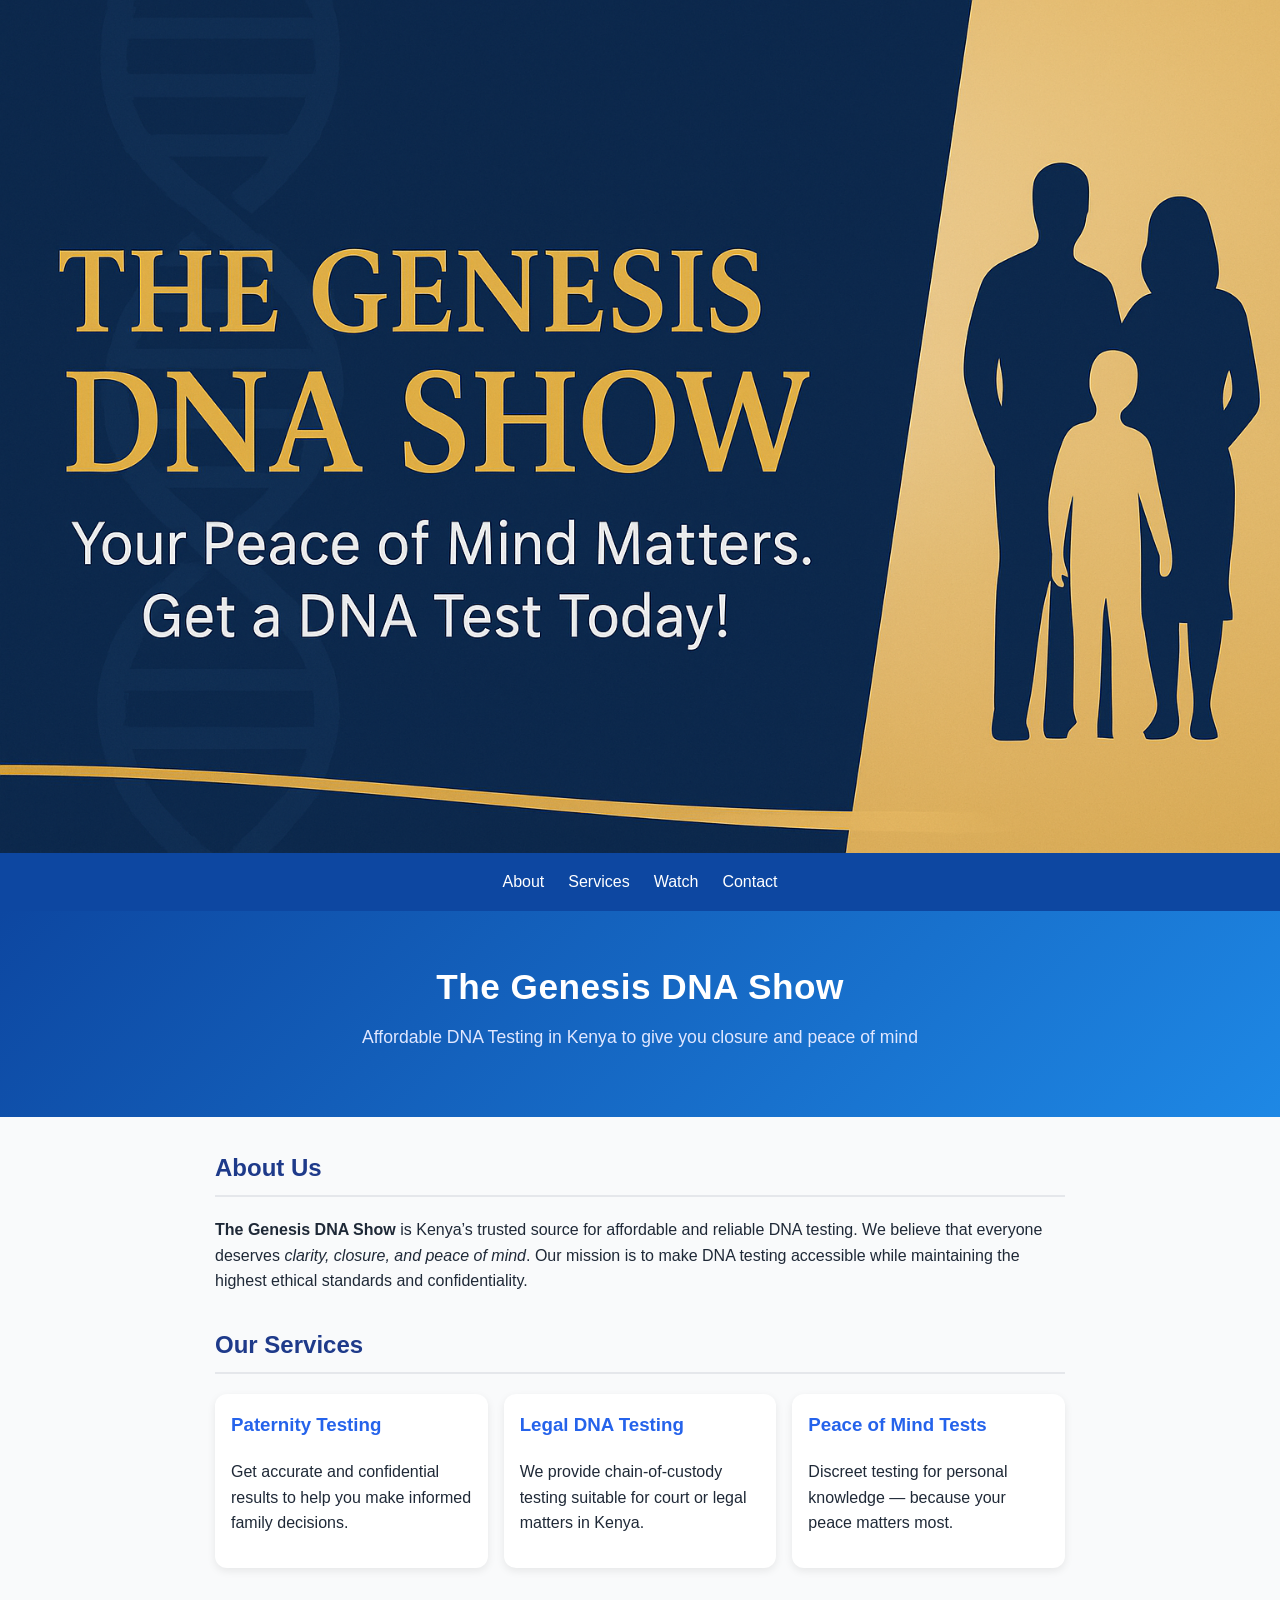
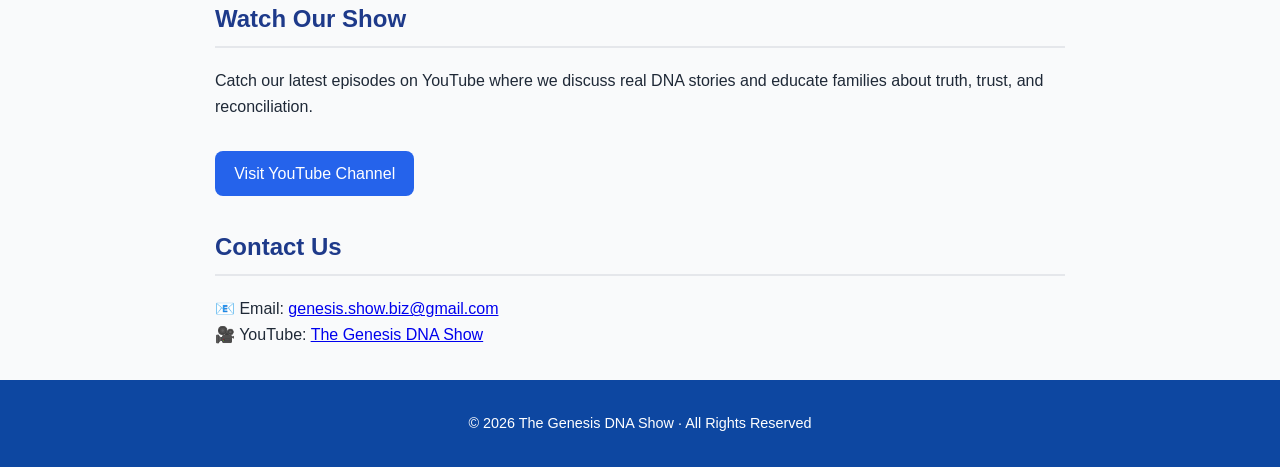
==== index.html @ 1a532cc3 "Update index.html" ====
<!DOCTYPE html>
<html lang="en">
<head>
  <meta charset="UTF-8" />
  <meta name="viewport" content="width=device-width, initial-scale=1.0" />
  <title>The Genesis DNA Show | Affordable DNA Testing in Kenya</title>
  <style>
    body {
      font-family: "Segoe UI", Arial, sans-serif;
      margin: 0;
      background: #f9fafb;
      color: #1f2937;
      line-height: 1.6;
    }

    /* Navigation */
    nav {
      background: #0d47a1;
      display: flex;
      justify-content: center;
      flex-wrap: wrap;
      gap: 1.5rem;
      padding: 1rem;
    }
    nav a {
      color: #fff;
      text-decoration: none;
      font-weight: 500;
      transition: 0.2s;
    }
    nav a:hover {
      color: #ffd700;
    }

    /* Banner */
    .banner {
      width: 100%;
      height: auto;
      display: block;
    }

    /* Header section */
    header {
      background: linear-gradient(135deg, #0d47a1, #1e88e5);
      color: #fff;
      text-align: center;
      padding: 3rem 1rem;
    }
    header h1 {
      font-size: 2.2rem;
      margin: 0;
      letter-spacing: 0.5px;
    }
    header p {
      font-size: 1.1rem;
      margin-top: 0.5rem;
      color: #e0e7ff;
    }

    /* Sections */
    section {
      max-width: 850px;
      margin: 2rem auto;
      padding: 0 1rem;
    }
    h2 {
      border-bottom: 2px solid #e5e7eb;
      padding-bottom: .5rem;
      color: #1e3a8a;
    }

    /* Cards */
    .cards {
      display: grid;
      grid-template-columns: repeat(auto-fit, minmax(250px, 1fr));
      gap: 1rem;
      margin-top: 1rem;
    }
    .card {
      background: #fff;
      padding: 1rem;
      border-radius: .75rem;
      box-shadow: 0 3px 8px rgba(0,0,0,0.08);
    }
    .card h3 {
      margin-top: 0;
      color: #2563eb;
    }

    /* Buttons */
    .btn {
      display: inline-block;
      margin-top: 1rem;
      padding: .6rem 1.2rem;
      background: #2563eb;
      color: #fff;
      border-radius: .5rem;
      transition: 0.2s;
      text-decoration: none;
    }
    .btn:hover {
      background: #1d4ed8;
    }

    /* Footer */
    footer {
      background: #0d47a1;
      text-align: center;
      padding: 2rem 1rem;
      color: #fff;
      font-size: 0.9rem;
    }

    @media (max-width: 600px) {
      header h1 {
        font-size: 1.8rem;
      }
      header p {
        font-size: 1rem;
      }
    }
  </style>
</head>

<body>
  <!-- Banner -->
  <img src="banner.png" alt="The Genesis DNA Show Banner" class="banner" />

  <!-- Navigation Bar -->
  <nav>
    <a href="#about">About</a>
    <a href="#services">Services</a>
    <a href="#watch">Watch</a>
    <a href="#contact">Contact</a>
  </nav>

  <!-- Header -->
  <header>
    <h1>The Genesis DNA Show</h1>
    <p>Affordable DNA Testing in Kenya to give you closure and peace of mind</p>
  </header>

  <!-- About Section -->
  <section id="about">
    <h2>About Us</h2>
    <p>
      <strong>The Genesis DNA Show</strong> is Kenya’s trusted source for affordable and reliable DNA testing.
      We believe that everyone deserves <em>clarity, closure, and peace of mind</em>. Our mission is to make DNA
      testing accessible while maintaining the highest ethical standards and confidentiality.
    </p>
  </section>

  <!-- Services Section -->
  <section id="services">
    <h2>Our Services</h2>
    <div class="cards">
      <div class="card">
        <h3>Paternity Testing</h3>
        <p>Get accurate and confidential results to help you make informed family decisions.</p>
      </div>
      <div class="card">
        <h3>Legal DNA Testing</h3>
        <p>We provide chain-of-custody testing suitable for court or legal matters in Kenya.</p>
      </div>
      <div class="card">
        <h3>Peace of Mind Tests</h3>
        <p>Discreet testing for personal knowledge — because your peace matters most.</p>
      </div>
    </div>
  </section>

  <!-- Watch Section -->
  <section id="watch">
    <h2>Watch Our Show</h2>
    <p>
      Catch our latest episodes on YouTube where we discuss real DNA stories and educate families
      about truth, trust, and reconciliation.
    </p>
    <a class="btn" href="https://www.youtube.com/channel/UCIlL3TB9CE14IMUlrHYDPNw" target="_blank">
      Visit YouTube Channel
    </a>
  </section>

  <!-- Contact Section -->
  <section id="contact">
    <h2>Contact Us</h2>
    <p>
      📧 Email: <a href="mailto:genesis.show.biz@gmail.com">genesis.show.biz@gmail.com</a><br>
      🎥 YouTube: <a href="https://www.youtube.com/channel/UCIlL3TB9CE14IMUlrHYDPNw" target="_blank">The Genesis DNA Show</a>
    </p>
  </section>

  <!-- Footer -->
  <footer>
    © <span id="year"></span> The Genesis DNA Show · All Rights Reserved
  </footer>

  <script>
    document.getElementById("year").textContent = new Date().getFullYear();
  </script>
</body>
</html>
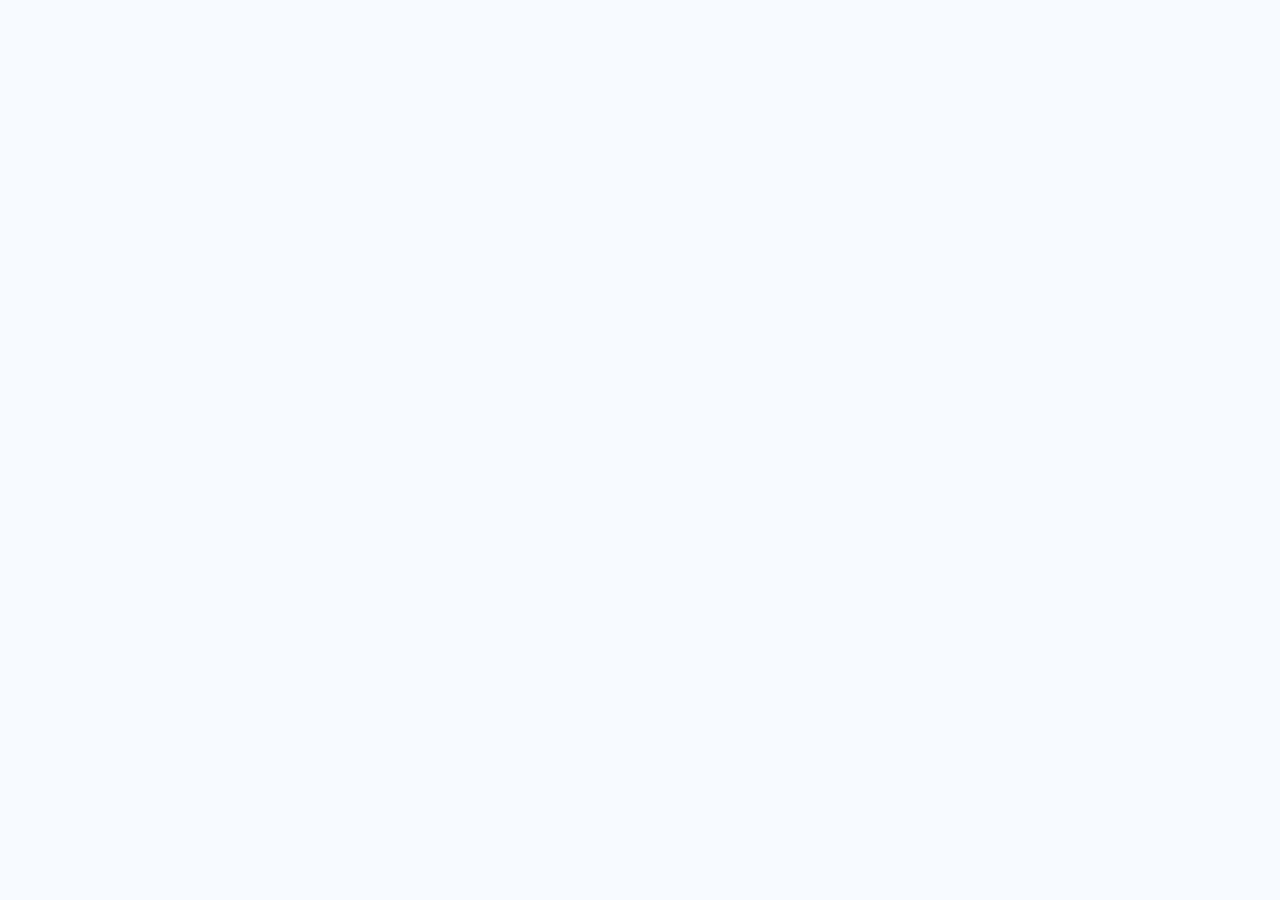
==== commit 4ee98bf3: "Update index.html" ====
--- a/index.html
+++ b/index.html
@@ -35,26 +35,12 @@
     /* Banner */
     .banner {
       width: 100%;
+      max-width: 900px;
       height: auto;
       display: block;
-    }
-
-    /* Header section */
-    header {
-      background: linear-gradient(135deg, #0d47a1, #1e88e5);
-      color: #fff;
-      text-align: center;
-      padding: 3rem 1rem;
-    }
-    header h1 {
-      font-size: 2.2rem;
-      margin: 0;
-      letter-spacing: 0.5px;
-    }
-    header p {
-      font-size: 1.1rem;
-      margin-top: 0.5rem;
-      color: #e0e7ff;
+      margin: 0 auto;
+      border-radius: 0.5rem;
+      box-shadow: 0 2px 6px rgba(0,0,0,0.1);
     }
 
     /* Sections */
@@ -75,128 +61,3 @@
       grid-template-columns: repeat(auto-fit, minmax(250px, 1fr));
       gap: 1rem;
       margin-top: 1rem;
-    }
-    .card {
-      background: #fff;
-      padding: 1rem;
-      border-radius: .75rem;
-      box-shadow: 0 3px 8px rgba(0,0,0,0.08);
-    }
-    .card h3 {
-      margin-top: 0;
-      color: #2563eb;
-    }
-
-    /* Buttons */
-    .btn {
-      display: inline-block;
-      margin-top: 1rem;
-      padding: .6rem 1.2rem;
-      background: #2563eb;
-      color: #fff;
-      border-radius: .5rem;
-      transition: 0.2s;
-      text-decoration: none;
-    }
-    .btn:hover {
-      background: #1d4ed8;
-    }
-
-    /* Footer */
-    footer {
-      background: #0d47a1;
-      text-align: center;
-      padding: 2rem 1rem;
-      color: #fff;
-      font-size: 0.9rem;
-    }
-
-    @media (max-width: 600px) {
-      header h1 {
-        font-size: 1.8rem;
-      }
-      header p {
-        font-size: 1rem;
-      }
-    }
-  </style>
-</head>
-
-<body>
-  <!-- Banner -->
-  <img src="banner.png" alt="The Genesis DNA Show Banner" class="banner" />
-
-  <!-- Navigation Bar -->
-  <nav>
-    <a href="#about">About</a>
-    <a href="#services">Services</a>
-    <a href="#watch">Watch</a>
-    <a href="#contact">Contact</a>
-  </nav>
-
-  <!-- Header -->
-  <header>
-    <h1>The Genesis DNA Show</h1>
-    <p>Affordable DNA Testing in Kenya to give you closure and peace of mind</p>
-  </header>
-
-  <!-- About Section -->
-  <section id="about">
-    <h2>About Us</h2>
-    <p>
-      <strong>The Genesis DNA Show</strong> is Kenya’s trusted source for affordable and reliable DNA testing.
-      We believe that everyone deserves <em>clarity, closure, and peace of mind</em>. Our mission is to make DNA
-      testing accessible while maintaining the highest ethical standards and confidentiality.
-    </p>
-  </section>
-
-  <!-- Services Section -->
-  <section id="services">
-    <h2>Our Services</h2>
-    <div class="cards">
-      <div class="card">
-        <h3>Paternity Testing</h3>
-        <p>Get accurate and confidential results to help you make informed family decisions.</p>
-      </div>
-      <div class="card">
-        <h3>Legal DNA Testing</h3>
-        <p>We provide chain-of-custody testing suitable for court or legal matters in Kenya.</p>
-      </div>
-      <div class="card">
-        <h3>Peace of Mind Tests</h3>
-        <p>Discreet testing for personal knowledge — because your peace matters most.</p>
-      </div>
-    </div>
-  </section>
-
-  <!-- Watch Section -->
-  <section id="watch">
-    <h2>Watch Our Show</h2>
-    <p>
-      Catch our latest episodes on YouTube where we discuss real DNA stories and educate families
-      about truth, trust, and reconciliation.
-    </p>
-    <a class="btn" href="https://www.youtube.com/channel/UCIlL3TB9CE14IMUlrHYDPNw" target="_blank">
-      Visit YouTube Channel
-    </a>
-  </section>
-
-  <!-- Contact Section -->
-  <section id="contact">
-    <h2>Contact Us</h2>
-    <p>
-      📧 Email: <a href="mailto:genesis.show.biz@gmail.com">genesis.show.biz@gmail.com</a><br>
-      🎥 YouTube: <a href="https://www.youtube.com/channel/UCIlL3TB9CE14IMUlrHYDPNw" target="_blank">The Genesis DNA Show</a>
-    </p>
-  </section>
-
-  <!-- Footer -->
-  <footer>
-    © <span id="year"></span> The Genesis DNA Show · All Rights Reserved
-  </footer>
-
-  <script>
-    document.getElementById("year").textContent = new Date().getFullYear();
-  </script>
-</body>
-</html>
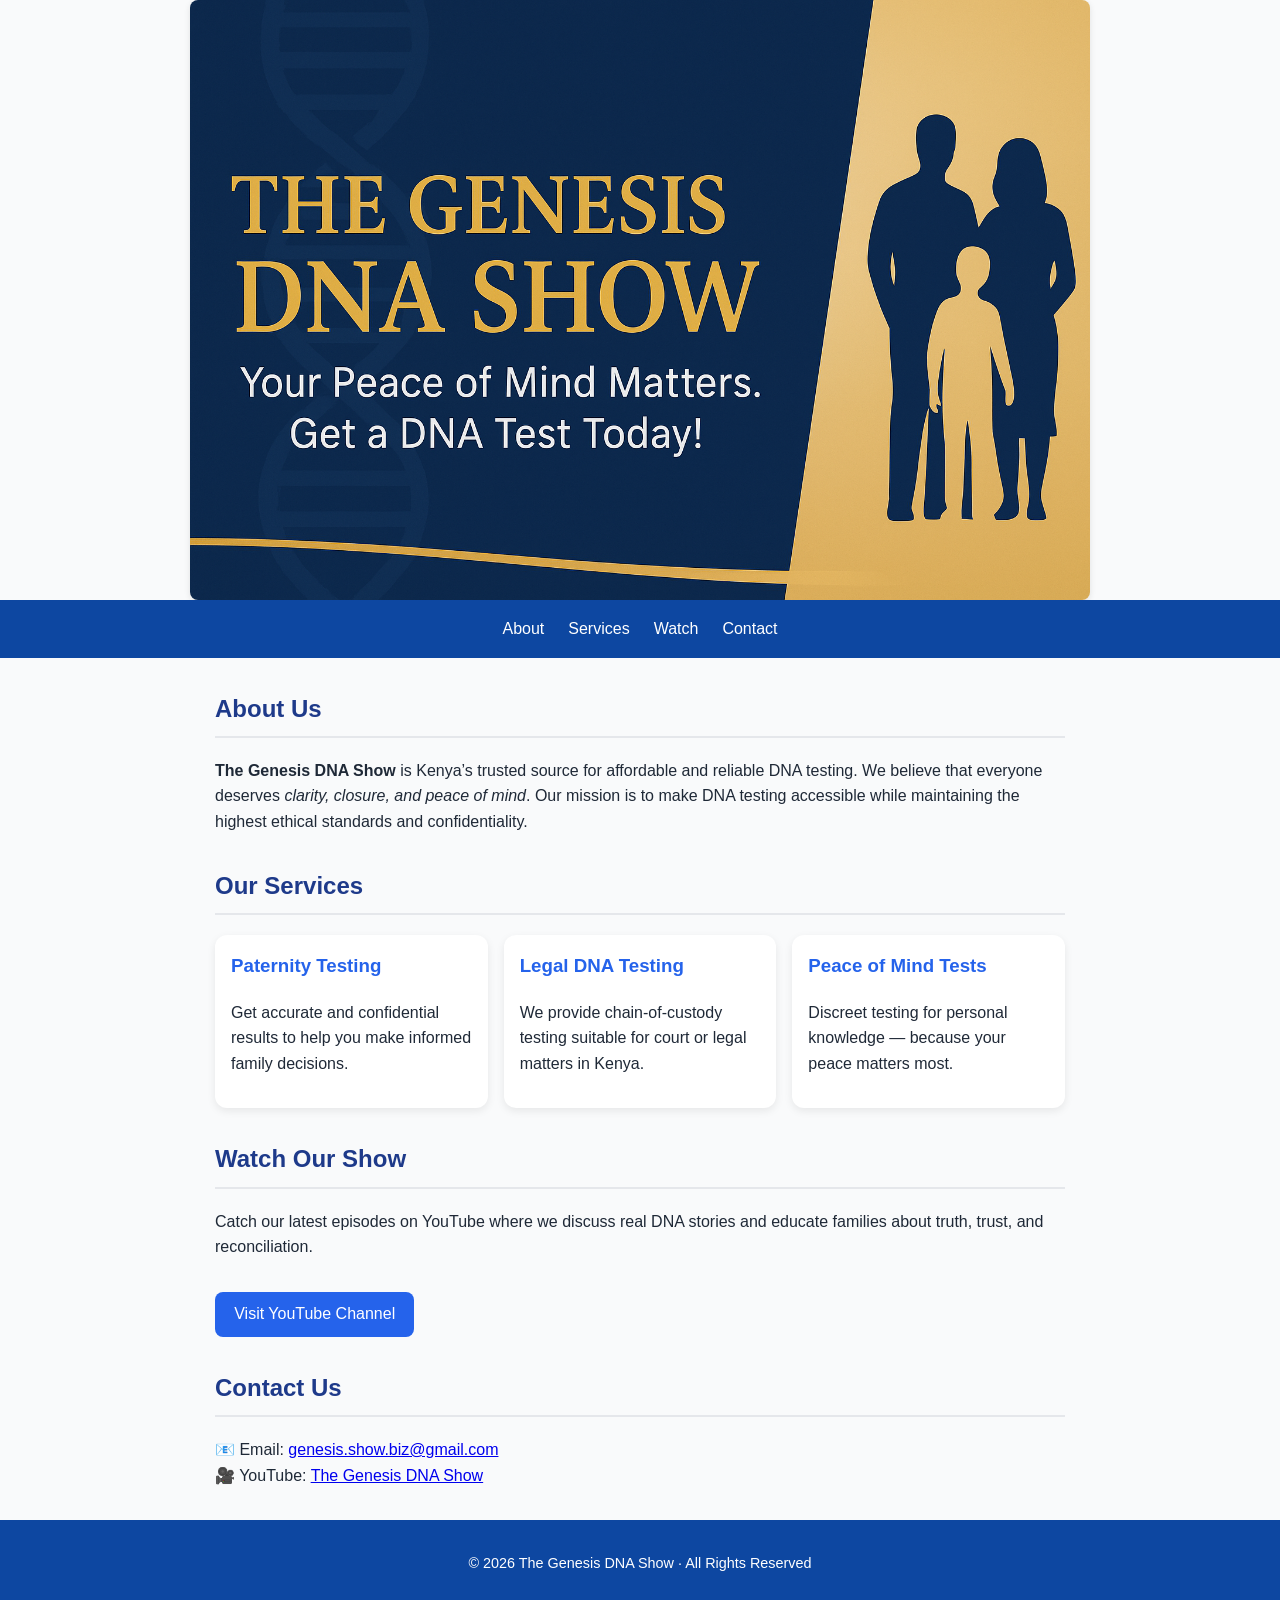
==== commit 4966b4a0: "Update index.html" ====
--- a/index.html
+++ b/index.html
@@ -61,3 +61,121 @@
       grid-template-columns: repeat(auto-fit, minmax(250px, 1fr));
       gap: 1rem;
       margin-top: 1rem;
+    }
+    .card {
+      background: #fff;
+      padding: 1rem;
+      border-radius: .75rem;
+      box-shadow: 0 3px 8px rgba(0,0,0,0.08);
+    }
+    .card h3 {
+      margin-top: 0;
+      color: #2563eb;
+    }
+
+    /* Buttons */
+    .btn {
+      display: inline-block;
+      margin-top: 1rem;
+      padding: .6rem 1.2rem;
+      background: #2563eb;
+      color: #fff;
+      border-radius: .5rem;
+      transition: 0.2s;
+      text-decoration: none;
+    }
+    .btn:hover {
+      background: #1d4ed8;
+    }
+
+    /* Footer */
+    footer {
+      background: #0d47a1;
+      text-align: center;
+      padding: 2rem 1rem;
+      color: #fff;
+      font-size: 0.9rem;
+    }
+
+    @media (max-width: 600px) {
+      .banner {
+        max-width: 100%;
+        border-radius: 0;
+        box-shadow: none;
+      }
+    }
+  </style>
+</head>
+
+<body>
+  <!-- Banner -->
+  <img src="banner.png" alt="The Genesis DNA Show Banner" class="banner" />
+
+  <!-- Navigation Bar -->
+  <nav>
+    <a href="#about">About</a>
+    <a href="#services">Services</a>
+    <a href="#watch">Watch</a>
+    <a href="#contact">Contact</a>
+  </nav>
+
+  <!-- About Section -->
+  <section id="about">
+    <h2>About Us</h2>
+    <p>
+      <strong>The Genesis DNA Show</strong> is Kenya’s trusted source for affordable and reliable DNA testing.
+      We believe that everyone deserves <em>clarity, closure, and peace of mind</em>. Our mission is to make DNA
+      testing accessible while maintaining the highest ethical standards and confidentiality.
+    </p>
+  </section>
+
+  <!-- Services Section -->
+  <section id="services">
+    <h2>Our Services</h2>
+    <div class="cards">
+      <div class="card">
+        <h3>Paternity Testing</h3>
+        <p>Get accurate and confidential results to help you make informed family decisions.</p>
+      </div>
+      <div class="card">
+        <h3>Legal DNA Testing</h3>
+        <p>We provide chain-of-custody testing suitable for court or legal matters in Kenya.</p>
+      </div>
+      <div class="card">
+        <h3>Peace of Mind Tests</h3>
+        <p>Discreet testing for personal knowledge — because your peace matters most.</p>
+      </div>
+    </div>
+  </section>
+
+  <!-- Watch Section -->
+  <section id="watch">
+    <h2>Watch Our Show</h2>
+    <p>
+      Catch our latest episodes on YouTube where we discuss real DNA stories and educate families
+      about truth, trust, and reconciliation.
+    </p>
+    <a class="btn" href="https://www.youtube.com/channel/UCIlL3TB9CE14IMUlrHYDPNw" target="_blank">
+      Visit YouTube Channel
+    </a>
+  </section>
+
+  <!-- Contact Section -->
+  <section id="contact">
+    <h2>Contact Us</h2>
+    <p>
+      📧 Email: <a href="mailto:genesis.show.biz@gmail.com">genesis.show.biz@gmail.com</a><br>
+      🎥 YouTube: <a href="https://www.youtube.com/channel/UCIlL3TB9CE14IMUlrHYDPNw" target="_blank">The Genesis DNA Show</a>
+    </p>
+  </section>
+
+  <!-- Footer -->
+  <footer>
+    © <span id="year"></span> The Genesis DNA Show · All Rights Reserved
+  </footer>
+
+  <script>
+    document.getElementById("year").textContent = new Date().getFullYear();
+  </script>
+</body>
+</html>
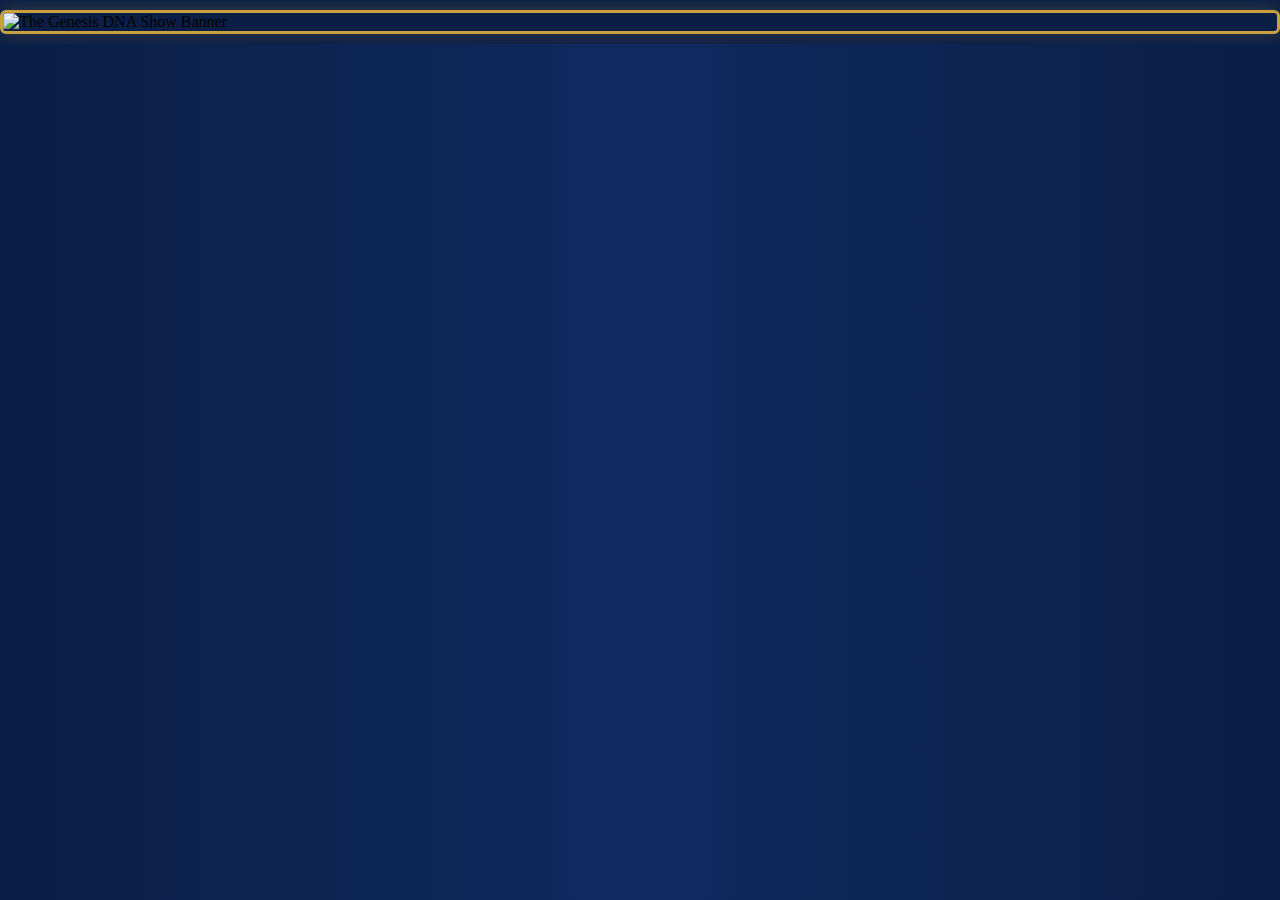
==== commit 459c72f9: "Update index.html" ====
--- a/index.html
+++ b/index.html
@@ -1,181 +1,52 @@
 <!DOCTYPE html>
 <html lang="en">
 <head>
-  <meta charset="UTF-8" />
-  <meta name="viewport" content="width=device-width, initial-scale=1.0" />
-  <title>The Genesis DNA Show | Affordable DNA Testing in Kenya</title>
+  <meta charset="UTF-8">
+  <meta name="viewport" content="width=device-width, initial-scale=1.0">
+  <title>The Genesis DNA Show</title>
   <style>
     body {
-      font-family: "Segoe UI", Arial, sans-serif;
       margin: 0;
-      background: #f9fafb;
-      color: #1f2937;
-      line-height: 1.6;
+      padding: 0;
+      background: linear-gradient(to right, #0A1E46 0%, #102A60 50%, #0A1E46 100%);
+      /* subtle navy gradient to fill wide screens */
     }
 
-    /* Navigation */
-    nav {
-      background: #0d47a1;
+    .banner-container {
+      width: 100%;
+      overflow: hidden;
       display: flex;
       justify-content: center;
-      flex-wrap: wrap;
-      gap: 1.5rem;
-      padding: 1rem;
-    }
-    nav a {
-      color: #fff;
-      text-decoration: none;
-      font-weight: 500;
-      transition: 0.2s;
-    }
-    nav a:hover {
-      color: #ffd700;
+      background-color: #0A1E46;
+      padding: 10px 0; /* small spacing above/below */
     }
 
-    /* Banner */
-    .banner {
+    .banner-container img {
       width: 100%;
-      max-width: 900px;
+      max-width: 1400px; /* keeps proportions & center focus */
       height: auto;
       display: block;
-      margin: 0 auto;
-      border-radius: 0.5rem;
-      box-shadow: 0 2px 6px rgba(0,0,0,0.1);
+      border: 3px solid #C9A23F; /* gold border */
+      box-shadow: 0 0 20px rgba(201, 162, 63, 0.25); /* soft gold glow */
+      border-radius: 6px; /* smooth rounded edges */
+      transition: transform 0.3s ease, box-shadow 0.3s ease;
     }
 
-    /* Sections */
-    section {
-      max-width: 850px;
-      margin: 2rem auto;
-      padding: 0 1rem;
-    }
-    h2 {
-      border-bottom: 2px solid #e5e7eb;
-      padding-bottom: .5rem;
-      color: #1e3a8a;
+    .banner-container img:hover {
+      transform: scale(1.01);
+      box-shadow: 0 0 25px rgba(201, 162, 63, 0.4);
     }
 
-    /* Cards */
-    .cards {
-      display: grid;
-      grid-template-columns: repeat(auto-fit, minmax(250px, 1fr));
-      gap: 1rem;
-      margin-top: 1rem;
-    }
-    .card {
-      background: #fff;
-      padding: 1rem;
-      border-radius: .75rem;
-      box-shadow: 0 3px 8px rgba(0,0,0,0.08);
-    }
-    .card h3 {
-      margin-top: 0;
-      color: #2563eb;
-    }
-
-    /* Buttons */
-    .btn {
-      display: inline-block;
-      margin-top: 1rem;
-      padding: .6rem 1.2rem;
-      background: #2563eb;
-      color: #fff;
-      border-radius: .5rem;
-      transition: 0.2s;
-      text-decoration: none;
-    }
-    .btn:hover {
-      background: #1d4ed8;
-    }
-
-    /* Footer */
-    footer {
-      background: #0d47a1;
-      text-align: center;
-      padding: 2rem 1rem;
-      color: #fff;
-      font-size: 0.9rem;
-    }
-
-    @media (max-width: 600px) {
-      .banner {
-        max-width: 100%;
-        border-radius: 0;
-        box-shadow: none;
+    @media (max-width: 768px) {
+      .banner-container img {
+        border-width: 2px;
       }
     }
   </style>
 </head>
-
 <body>
-  <!-- Banner -->
-  <img src="banner.png" alt="The Genesis DNA Show Banner" class="banner" />
-
-  <!-- Navigation Bar -->
-  <nav>
-    <a href="#about">About</a>
-    <a href="#services">Services</a>
-    <a href="#watch">Watch</a>
-    <a href="#contact">Contact</a>
-  </nav>
-
-  <!-- About Section -->
-  <section id="about">
-    <h2>About Us</h2>
-    <p>
-      <strong>The Genesis DNA Show</strong> is Kenya’s trusted source for affordable and reliable DNA testing.
-      We believe that everyone deserves <em>clarity, closure, and peace of mind</em>. Our mission is to make DNA
-      testing accessible while maintaining the highest ethical standards and confidentiality.
-    </p>
-  </section>
-
-  <!-- Services Section -->
-  <section id="services">
-    <h2>Our Services</h2>
-    <div class="cards">
-      <div class="card">
-        <h3>Paternity Testing</h3>
-        <p>Get accurate and confidential results to help you make informed family decisions.</p>
-      </div>
-      <div class="card">
-        <h3>Legal DNA Testing</h3>
-        <p>We provide chain-of-custody testing suitable for court or legal matters in Kenya.</p>
-      </div>
-      <div class="card">
-        <h3>Peace of Mind Tests</h3>
-        <p>Discreet testing for personal knowledge — because your peace matters most.</p>
-      </div>
-    </div>
-  </section>
-
-  <!-- Watch Section -->
-  <section id="watch">
-    <h2>Watch Our Show</h2>
-    <p>
-      Catch our latest episodes on YouTube where we discuss real DNA stories and educate families
-      about truth, trust, and reconciliation.
-    </p>
-    <a class="btn" href="https://www.youtube.com/channel/UCIlL3TB9CE14IMUlrHYDPNw" target="_blank">
-      Visit YouTube Channel
-    </a>
-  </section>
-
-  <!-- Contact Section -->
-  <section id="contact">
-    <h2>Contact Us</h2>
-    <p>
-      📧 Email: <a href="mailto:genesis.show.biz@gmail.com">genesis.show.biz@gmail.com</a><br>
-      🎥 YouTube: <a href="https://www.youtube.com/channel/UCIlL3TB9CE14IMUlrHYDPNw" target="_blank">The Genesis DNA Show</a>
-    </p>
-  </section>
-
-  <!-- Footer -->
-  <footer>
-    © <span id="year"></span> The Genesis DNA Show · All Rights Reserved
-  </footer>
-
-  <script>
-    document.getElementById("year").textContent = new Date().getFullYear();
-  </script>
+  <div class="banner-container">
+    <img src="genesis-banner.png" alt="The Genesis DNA Show Banner">
+  </div>
 </body>
 </html>
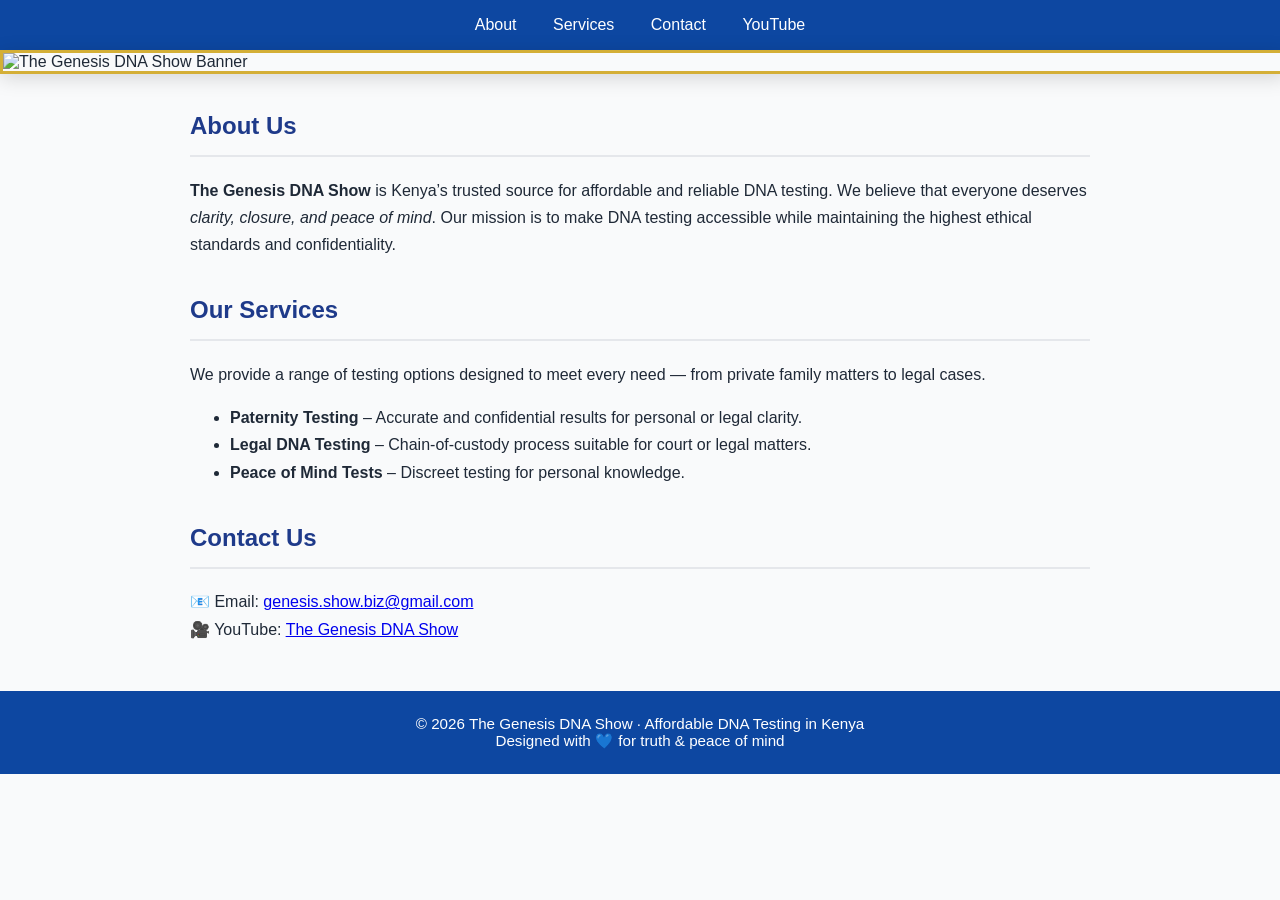
==== commit 7bd1fcc3: "Update index.html" ====
--- a/index.html
+++ b/index.html
@@ -1,52 +1,135 @@
 <!DOCTYPE html>
 <html lang="en">
 <head>
-  <meta charset="UTF-8">
-  <meta name="viewport" content="width=device-width, initial-scale=1.0">
-  <title>The Genesis DNA Show</title>
+  <meta charset="UTF-8" />
+  <meta name="viewport" content="width=device-width, initial-scale=1.0" />
+  <title>The Genesis DNA Show | Affordable DNA Testing in Kenya</title>
   <style>
     body {
+      font-family: "Segoe UI", Arial, sans-serif;
       margin: 0;
-      padding: 0;
-      background: linear-gradient(to right, #0A1E46 0%, #102A60 50%, #0A1E46 100%);
-      /* subtle navy gradient to fill wide screens */
+      background: #f9fafb;
+      color: #1f2937;
     }
 
-    .banner-container {
-      width: 100%;
-      overflow: hidden;
-      display: flex;
-      justify-content: center;
-      background-color: #0A1E46;
-      padding: 10px 0; /* small spacing above/below */
+    /* Navigation bar */
+    nav {
+      background: #0d47a1;
+      color: white;
+      padding: 1rem 0;
+      text-align: center;
+    }
+    nav a {
+      color: white;
+      margin: 0 1rem;
+      text-decoration: none;
+      font-weight: 500;
+      transition: opacity 0.2s;
+    }
+    nav a:hover {
+      opacity: 0.8;
     }
 
-    .banner-container img {
+    /* Banner styling */
+    .banner {
       width: 100%;
-      max-width: 1400px; /* keeps proportions & center focus */
-      height: auto;
+      max-width: 100%;
       display: block;
-      border: 3px solid #C9A23F; /* gold border */
-      box-shadow: 0 0 20px rgba(201, 162, 63, 0.25); /* soft gold glow */
-      border-radius: 6px; /* smooth rounded edges */
-      transition: transform 0.3s ease, box-shadow 0.3s ease;
+      border: 3px solid #d4af37; /* gold border */
+      box-shadow: 0 4px 20px rgba(0, 0, 0, 0.15);
+      margin: 0 auto;
+      object-fit: cover;
     }
 
-    .banner-container img:hover {
-      transform: scale(1.01);
-      box-shadow: 0 0 25px rgba(201, 162, 63, 0.4);
+    /* About & contact sections */
+    section {
+      max-width: 900px;
+      margin: 2rem auto;
+      padding: 0 1rem;
+      line-height: 1.7;
     }
 
+    h2 {
+      border-bottom: 2px solid #e5e7eb;
+      padding-bottom: 0.5rem;
+      color: #1e3a8a;
+    }
+
+    /* Footer */
+    footer {
+      background: #0d47a1;
+      color: #fff;
+      text-align: center;
+      padding: 1.5rem 1rem;
+      font-size: 0.95rem;
+      margin-top: 3rem;
+    }
+    footer a {
+      color: #ffd700;
+      text-decoration: none;
+    }
+    footer a:hover {
+      text-decoration: underline;
+    }
+
+    /* Responsive */
     @media (max-width: 768px) {
-      .banner-container img {
+      .banner {
         border-width: 2px;
+      }
+      section {
+        margin: 1.5rem auto;
       }
     }
   </style>
 </head>
 <body>
-  <div class="banner-container">
-    <img src="genesis-banner.png" alt="The Genesis DNA Show Banner">
-  </div>
+
+  <nav>
+    <a href="#about">About</a>
+    <a href="#services">Services</a>
+    <a href="#contact">Contact</a>
+    <a href="https://www.youtube.com/channel/UCIlL3TB9CE14IMUlrHYDPNw" target="_blank">YouTube</a>
+  </nav>
+
+  <img src="genesis-banner.png" alt="The Genesis DNA Show Banner" class="banner" />
+
+  <section id="about">
+    <h2>About Us</h2>
+    <p>
+      <strong>The Genesis DNA Show</strong> is Kenya’s trusted source for affordable and reliable DNA testing.
+      We believe that everyone deserves <em>clarity, closure, and peace of mind</em>. Our mission is to make DNA
+      testing accessible while maintaining the highest ethical standards and confidentiality.
+    </p>
+  </section>
+
+  <section id="services">
+    <h2>Our Services</h2>
+    <p>
+      We provide a range of testing options designed to meet every need — from private family matters to legal cases.
+    </p>
+    <ul>
+      <li><strong>Paternity Testing</strong> – Accurate and confidential results for personal or legal clarity.</li>
+      <li><strong>Legal DNA Testing</strong> – Chain-of-custody process suitable for court or legal matters.</li>
+      <li><strong>Peace of Mind Tests</strong> – Discreet testing for personal knowledge.</li>
+    </ul>
+  </section>
+
+  <section id="contact">
+    <h2>Contact Us</h2>
+    <p>
+      📧 Email: <a href="mailto:genesis.show.biz@gmail.com">genesis.show.biz@gmail.com</a><br />
+      🎥 YouTube: <a href="https://www.youtube.com/channel/UCIlL3TB9CE14IMUlrHYDPNw" target="_blank">The Genesis DNA Show</a>
+    </p>
+  </section>
+
+  <footer>
+    © <span id="year"></span> The Genesis DNA Show · Affordable DNA Testing in Kenya<br />
+    Designed with 💙 for truth & peace of mind
+  </footer>
+
+  <script>
+    document.getElementById("year").textContent = new Date().getFullYear();
+  </script>
 </body>
 </html>
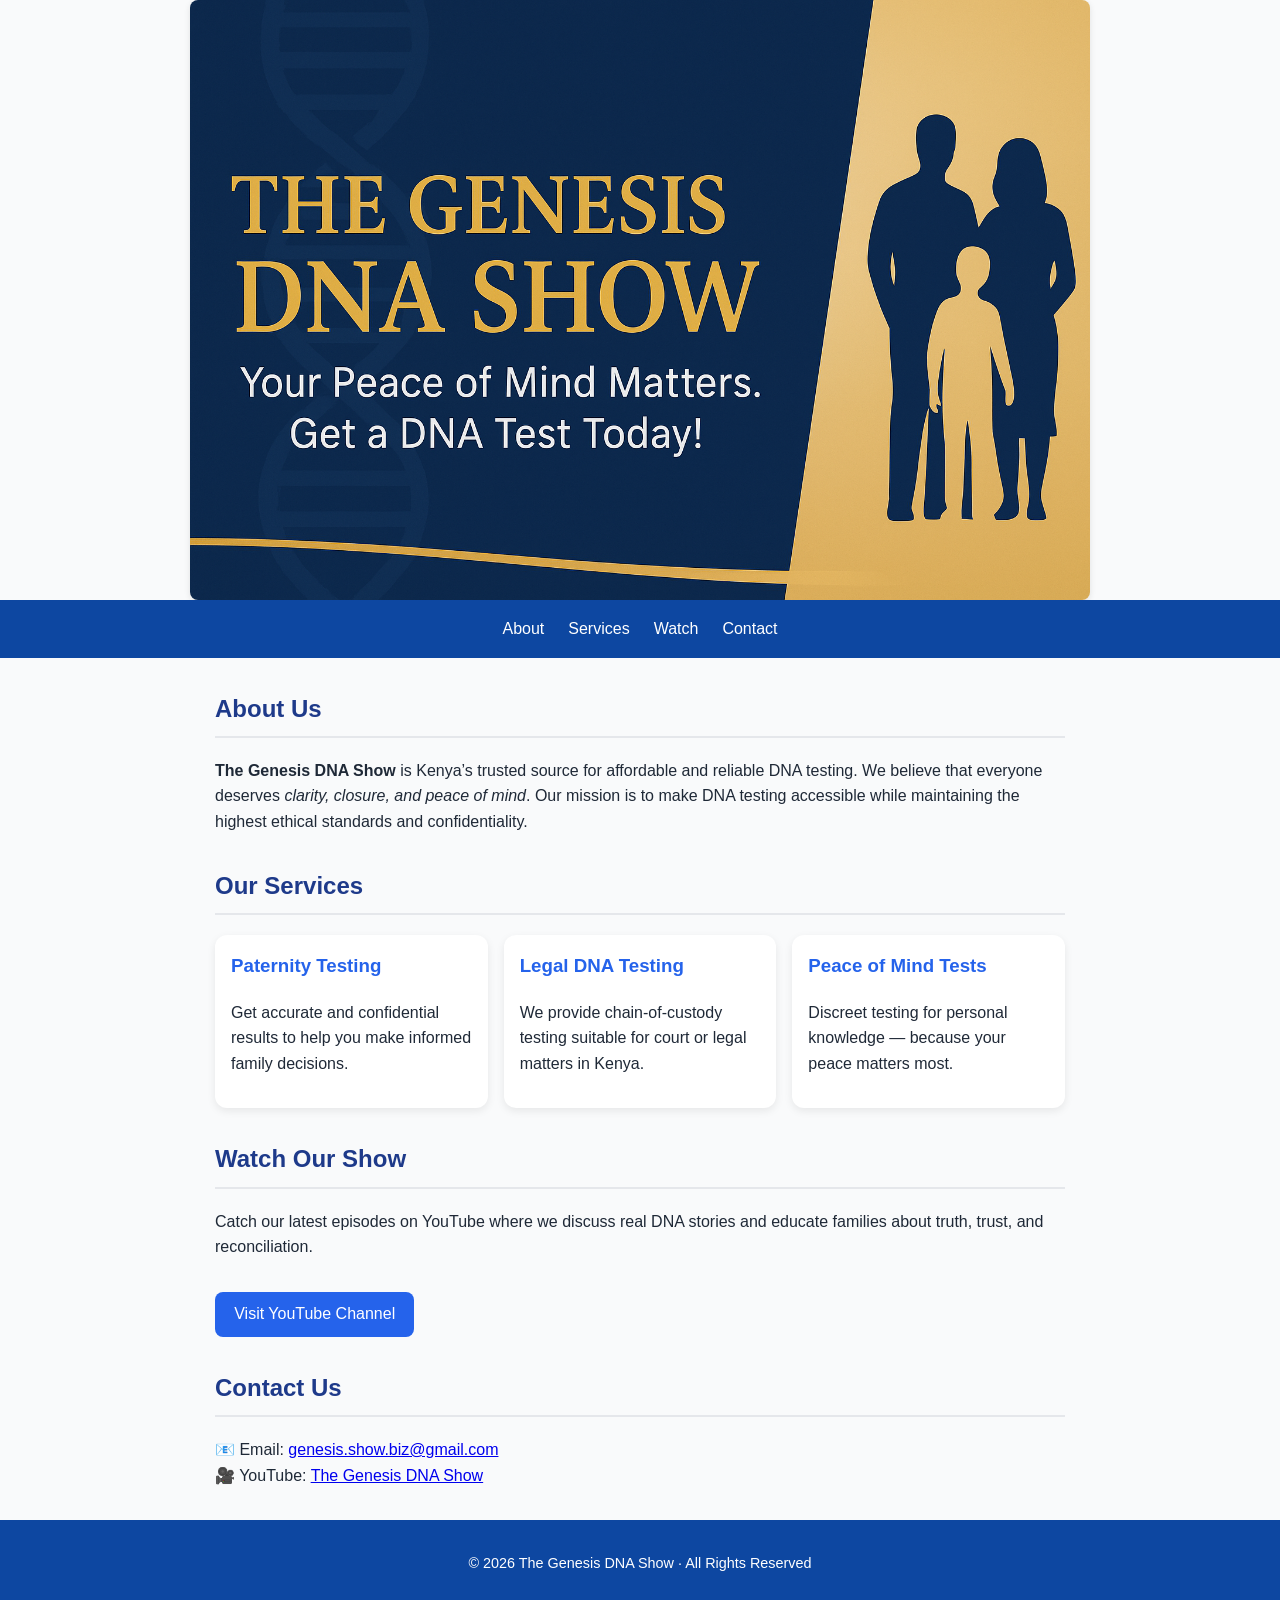
==== commit fa44e450: "Update index.html" ====
--- a/index.html
+++ b/index.html
@@ -10,90 +10,116 @@
       margin: 0;
       background: #f9fafb;
       color: #1f2937;
+      line-height: 1.6;
     }
 
-    /* Navigation bar */
+    /* Navigation */
     nav {
       background: #0d47a1;
-      color: white;
-      padding: 1rem 0;
-      text-align: center;
+      display: flex;
+      justify-content: center;
+      flex-wrap: wrap;
+      gap: 1.5rem;
+      padding: 1rem;
     }
     nav a {
-      color: white;
-      margin: 0 1rem;
+      color: #fff;
       text-decoration: none;
       font-weight: 500;
-      transition: opacity 0.2s;
+      transition: 0.2s;
     }
     nav a:hover {
-      opacity: 0.8;
+      color: #ffd700;
     }
 
-    /* Banner styling */
+    /* Banner */
     .banner {
       width: 100%;
-      max-width: 100%;
+      max-width: 900px;
+      height: auto;
       display: block;
-      border: 3px solid #d4af37; /* gold border */
-      box-shadow: 0 4px 20px rgba(0, 0, 0, 0.15);
       margin: 0 auto;
-      object-fit: cover;
+      border-radius: 0.5rem;
+      box-shadow: 0 2px 6px rgba(0,0,0,0.1);
     }
 
-    /* About & contact sections */
+    /* Sections */
     section {
-      max-width: 900px;
+      max-width: 850px;
       margin: 2rem auto;
       padding: 0 1rem;
-      line-height: 1.7;
+    }
+    h2 {
+      border-bottom: 2px solid #e5e7eb;
+      padding-bottom: .5rem;
+      color: #1e3a8a;
     }
 
-    h2 {
-      border-bottom: 2px solid #e5e7eb;
-      padding-bottom: 0.5rem;
-      color: #1e3a8a;
+    /* Cards */
+    .cards {
+      display: grid;
+      grid-template-columns: repeat(auto-fit, minmax(250px, 1fr));
+      gap: 1rem;
+      margin-top: 1rem;
+    }
+    .card {
+      background: #fff;
+      padding: 1rem;
+      border-radius: .75rem;
+      box-shadow: 0 3px 8px rgba(0,0,0,0.08);
+    }
+    .card h3 {
+      margin-top: 0;
+      color: #2563eb;
+    }
+
+    /* Buttons */
+    .btn {
+      display: inline-block;
+      margin-top: 1rem;
+      padding: .6rem 1.2rem;
+      background: #2563eb;
+      color: #fff;
+      border-radius: .5rem;
+      transition: 0.2s;
+      text-decoration: none;
+    }
+    .btn:hover {
+      background: #1d4ed8;
     }
 
     /* Footer */
     footer {
       background: #0d47a1;
+      text-align: center;
+      padding: 2rem 1rem;
       color: #fff;
-      text-align: center;
-      padding: 1.5rem 1rem;
-      font-size: 0.95rem;
-      margin-top: 3rem;
-    }
-    footer a {
-      color: #ffd700;
-      text-decoration: none;
-    }
-    footer a:hover {
-      text-decoration: underline;
+      font-size: 0.9rem;
     }
 
-    /* Responsive */
-    @media (max-width: 768px) {
+    @media (max-width: 600px) {
       .banner {
-        border-width: 2px;
-      }
-      section {
-        margin: 1.5rem auto;
+        max-width: 100%;
+        border-radius: 0;
+        box-shadow: none;
       }
     }
   </style>
 </head>
+
 <body>
+  <!-- Banner -->
+  <img src="banner.png" alt="The Genesis DNA Show Banner" class="banner" />
 
+  <!-- Navigation Bar -->
   <nav>
     <a href="#about">About</a>
     <a href="#services">Services</a>
+    <a href="#watch">Watch</a>
     <a href="#contact">Contact</a>
-    <a href="https://www.youtube.com/channel/UCIlL3TB9CE14IMUlrHYDPNw" target="_blank">YouTube</a>
   </nav>
 
-  <img src="genesis-banner.png" alt="The Genesis DNA Show Banner" class="banner" />
-
+  <!-- About Section -->
   <section id="about">
     <h2>About Us</h2>
     <p>
@@ -103,29 +129,49 @@
     </p>
   </section>
 
+  <!-- Services Section -->
   <section id="services">
     <h2>Our Services</h2>
-    <p>
-      We provide a range of testing options designed to meet every need — from private family matters to legal cases.
-    </p>
-    <ul>
-      <li><strong>Paternity Testing</strong> – Accurate and confidential results for personal or legal clarity.</li>
-      <li><strong>Legal DNA Testing</strong> – Chain-of-custody process suitable for court or legal matters.</li>
-      <li><strong>Peace of Mind Tests</strong> – Discreet testing for personal knowledge.</li>
-    </ul>
+    <div class="cards">
+      <div class="card">
+        <h3>Paternity Testing</h3>
+        <p>Get accurate and confidential results to help you make informed family decisions.</p>
+      </div>
+      <div class="card">
+        <h3>Legal DNA Testing</h3>
+        <p>We provide chain-of-custody testing suitable for court or legal matters in Kenya.</p>
+      </div>
+      <div class="card">
+        <h3>Peace of Mind Tests</h3>
+        <p>Discreet testing for personal knowledge — because your peace matters most.</p>
+      </div>
+    </div>
   </section>
 
+  <!-- Watch Section -->
+  <section id="watch">
+    <h2>Watch Our Show</h2>
+    <p>
+      Catch our latest episodes on YouTube where we discuss real DNA stories and educate families
+      about truth, trust, and reconciliation.
+    </p>
+    <a class="btn" href="https://www.youtube.com/channel/UCIlL3TB9CE14IMUlrHYDPNw" target="_blank">
+      Visit YouTube Channel
+    </a>
+  </section>
+
+  <!-- Contact Section -->
   <section id="contact">
     <h2>Contact Us</h2>
     <p>
-      📧 Email: <a href="mailto:genesis.show.biz@gmail.com">genesis.show.biz@gmail.com</a><br />
+      📧 Email: <a href="mailto:genesis.show.biz@gmail.com">genesis.show.biz@gmail.com</a><br>
       🎥 YouTube: <a href="https://www.youtube.com/channel/UCIlL3TB9CE14IMUlrHYDPNw" target="_blank">The Genesis DNA Show</a>
     </p>
   </section>
 
+  <!-- Footer -->
   <footer>
-    © <span id="year"></span> The Genesis DNA Show · Affordable DNA Testing in Kenya<br />
-    Designed with 💙 for truth & peace of mind
+    © <span id="year"></span> The Genesis DNA Show · All Rights Reserved
   </footer>
 
   <script>
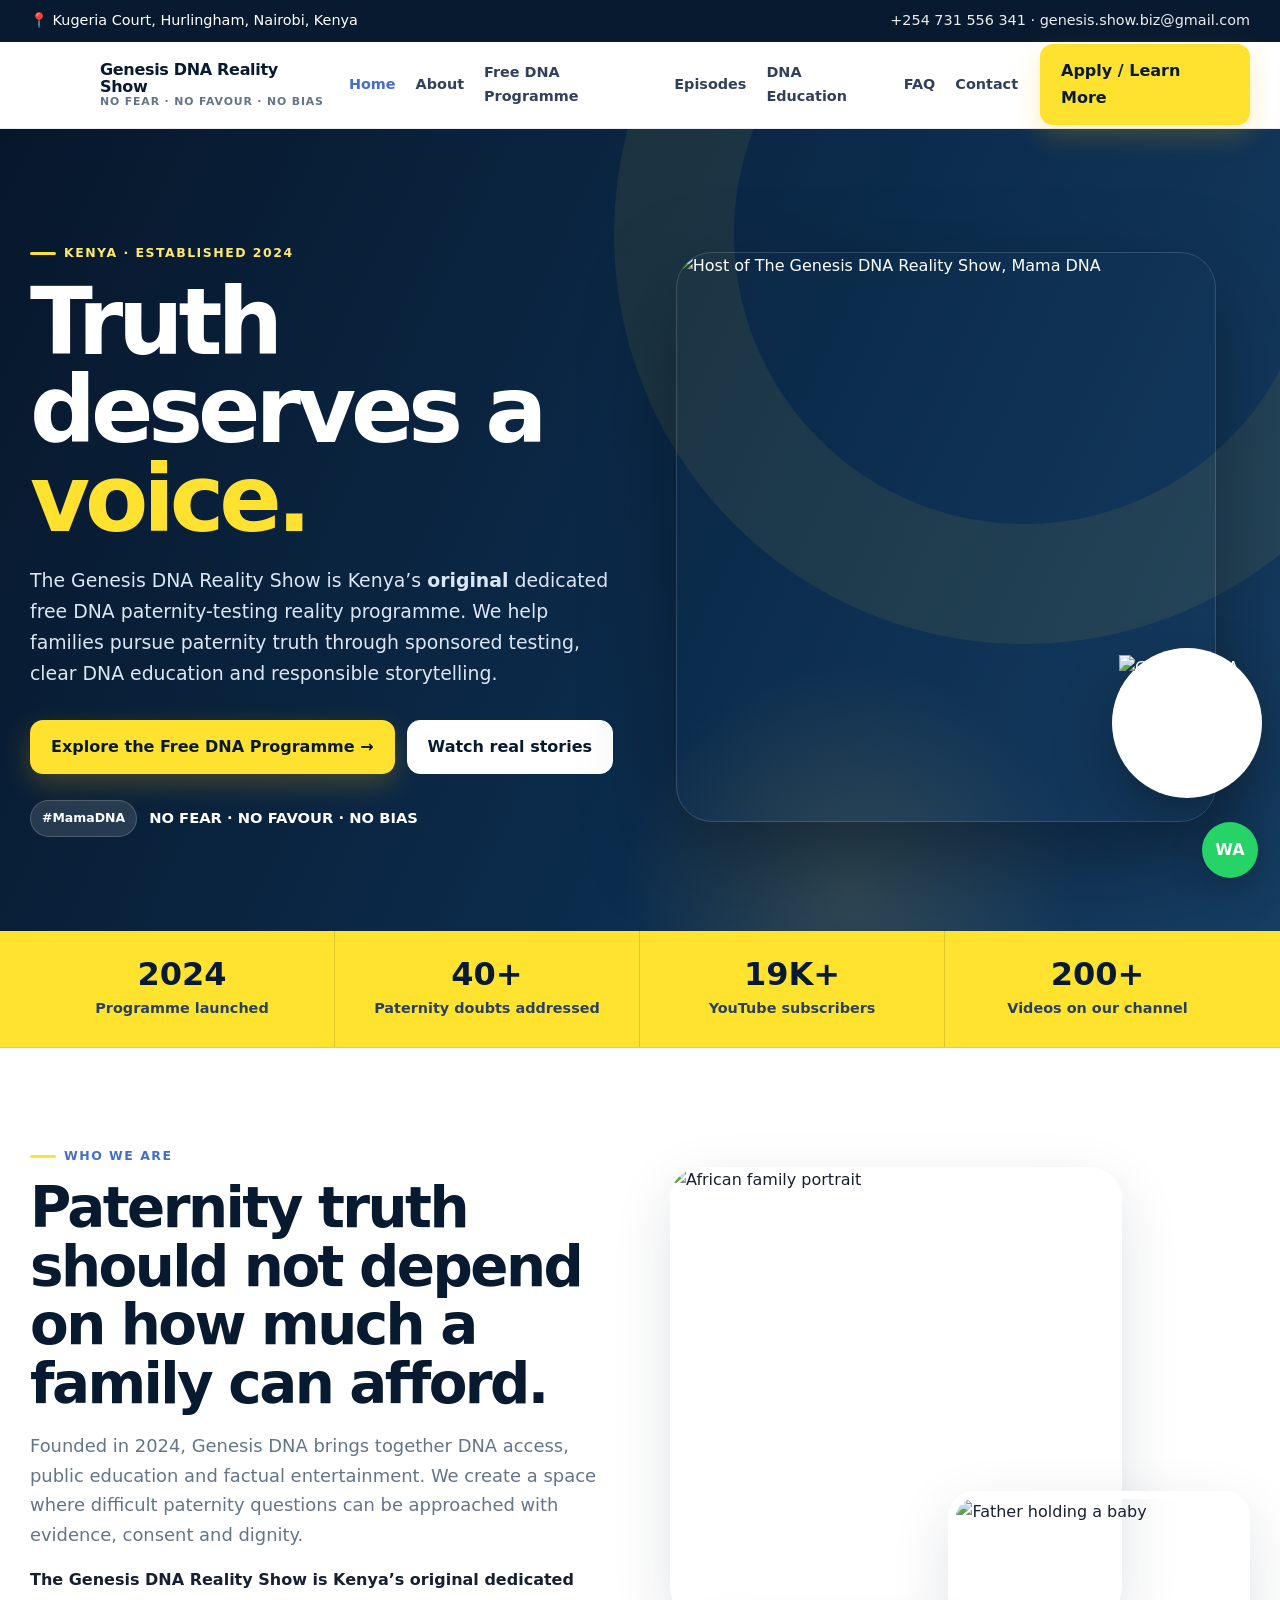
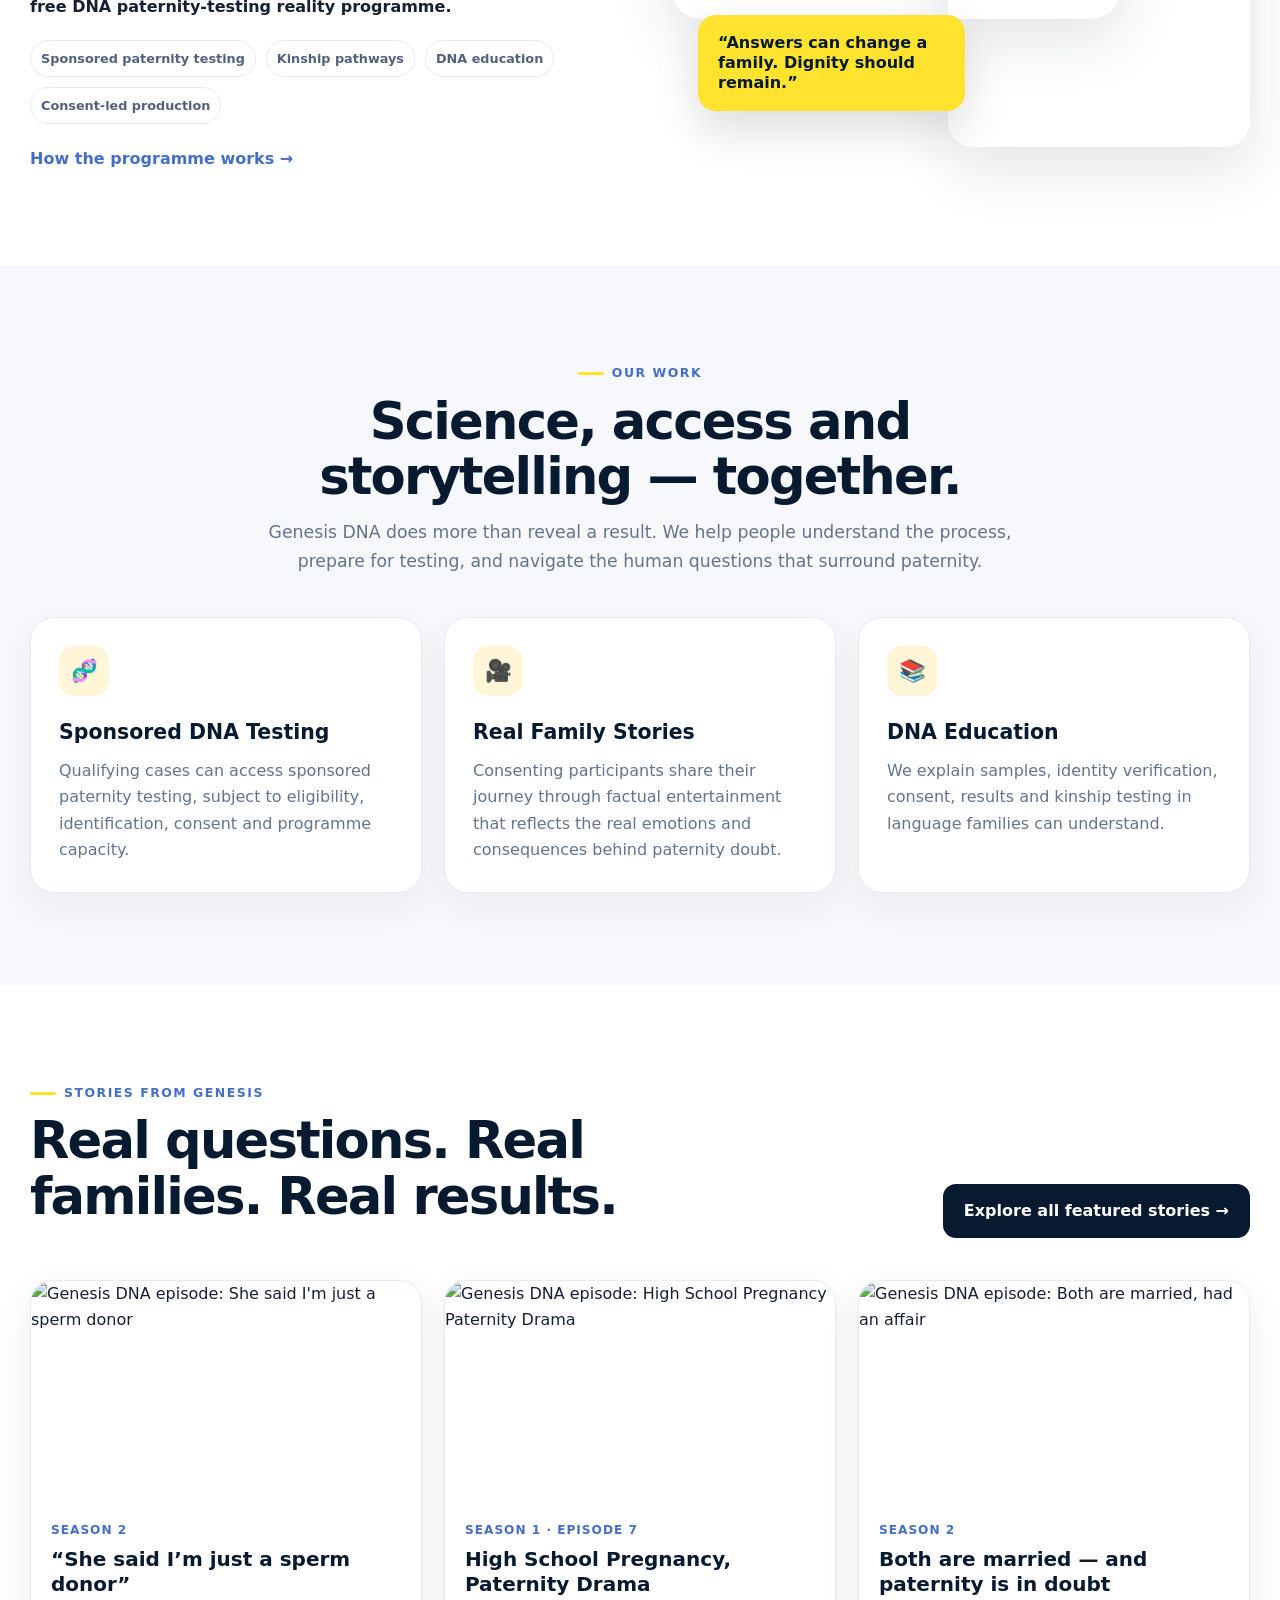
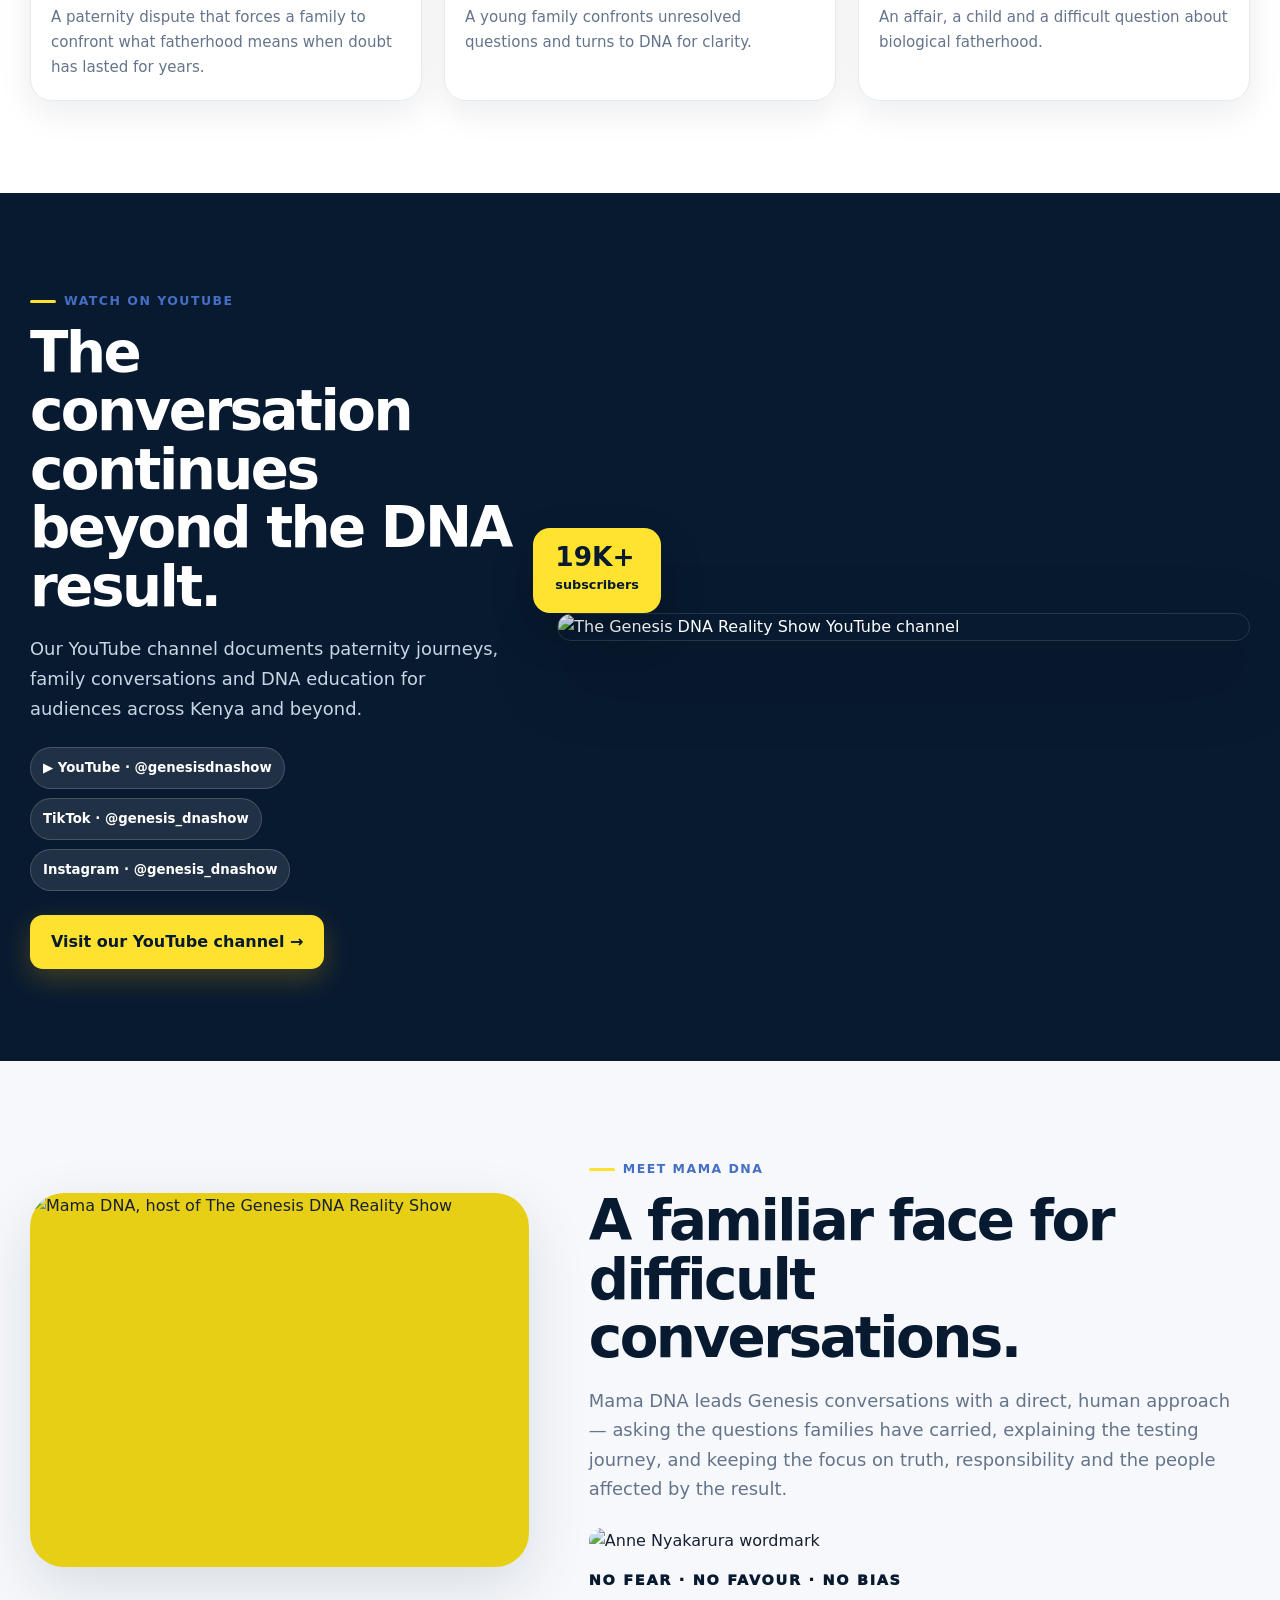
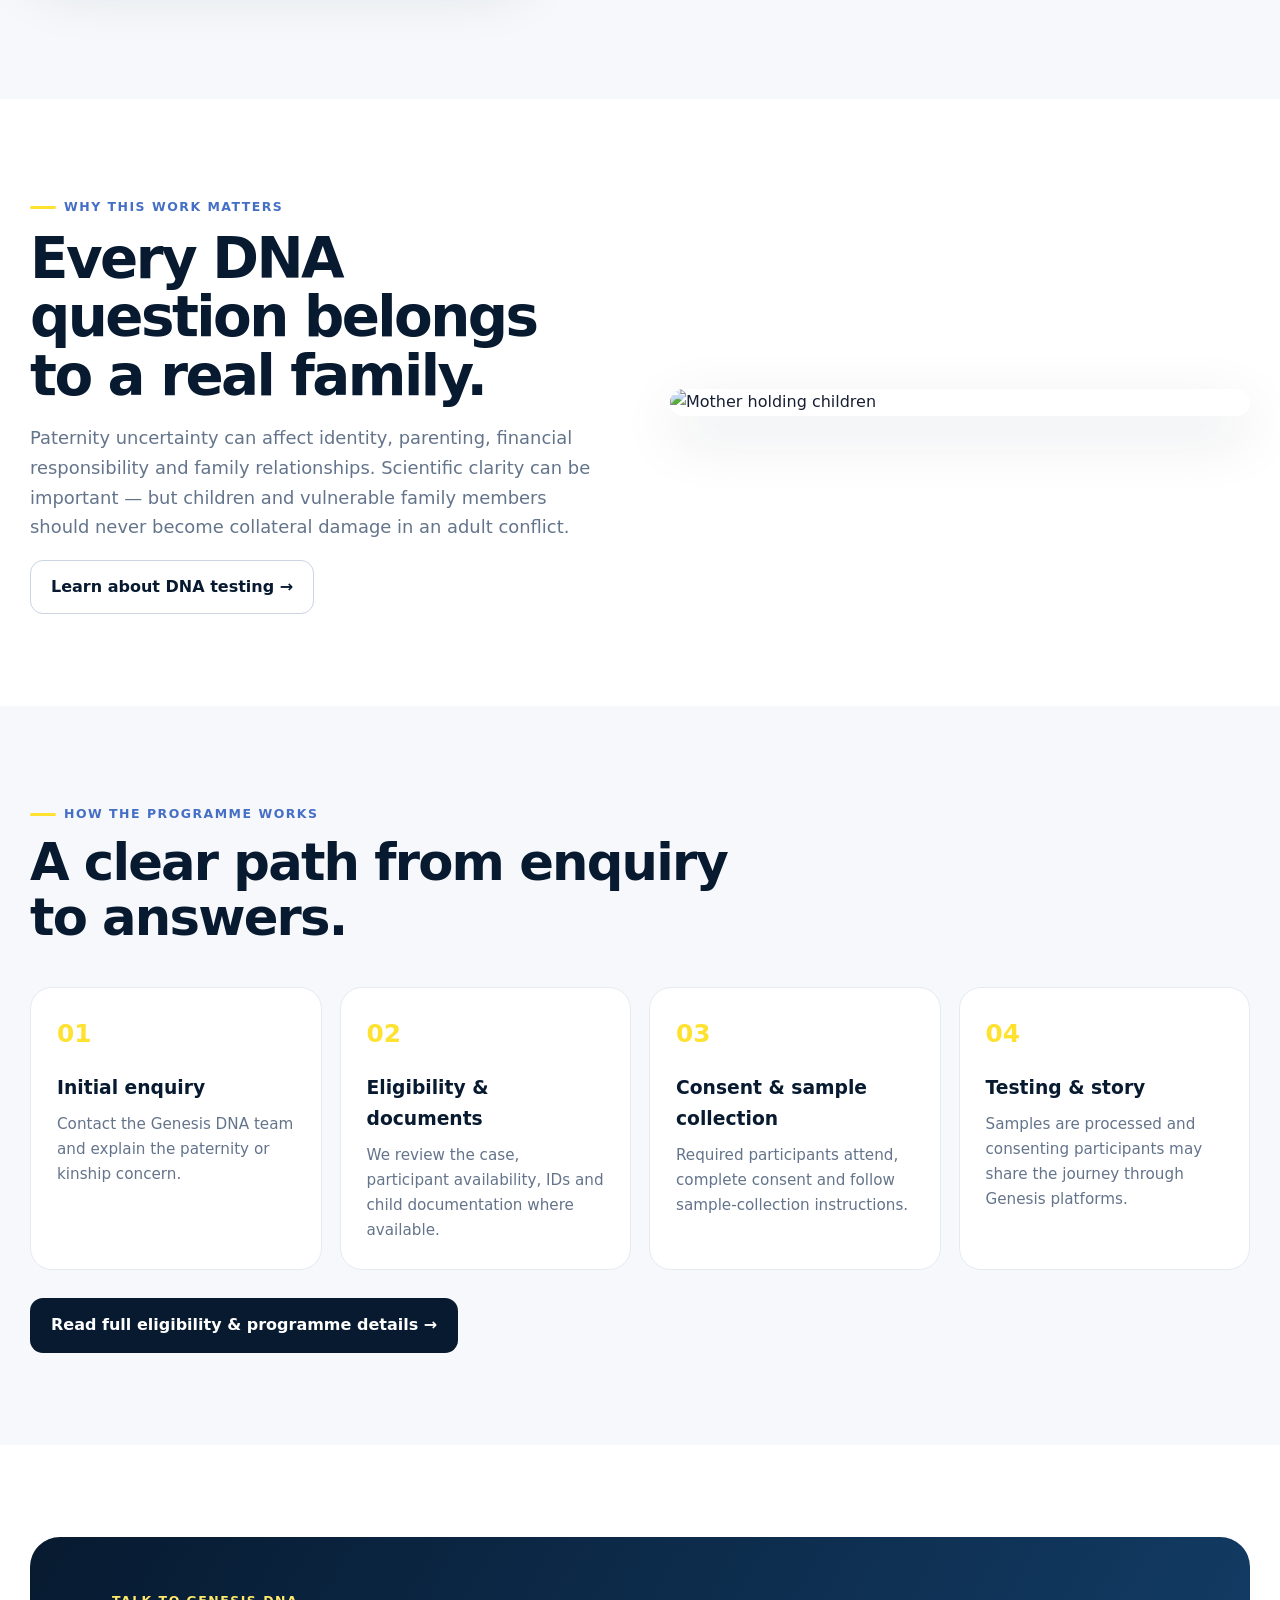
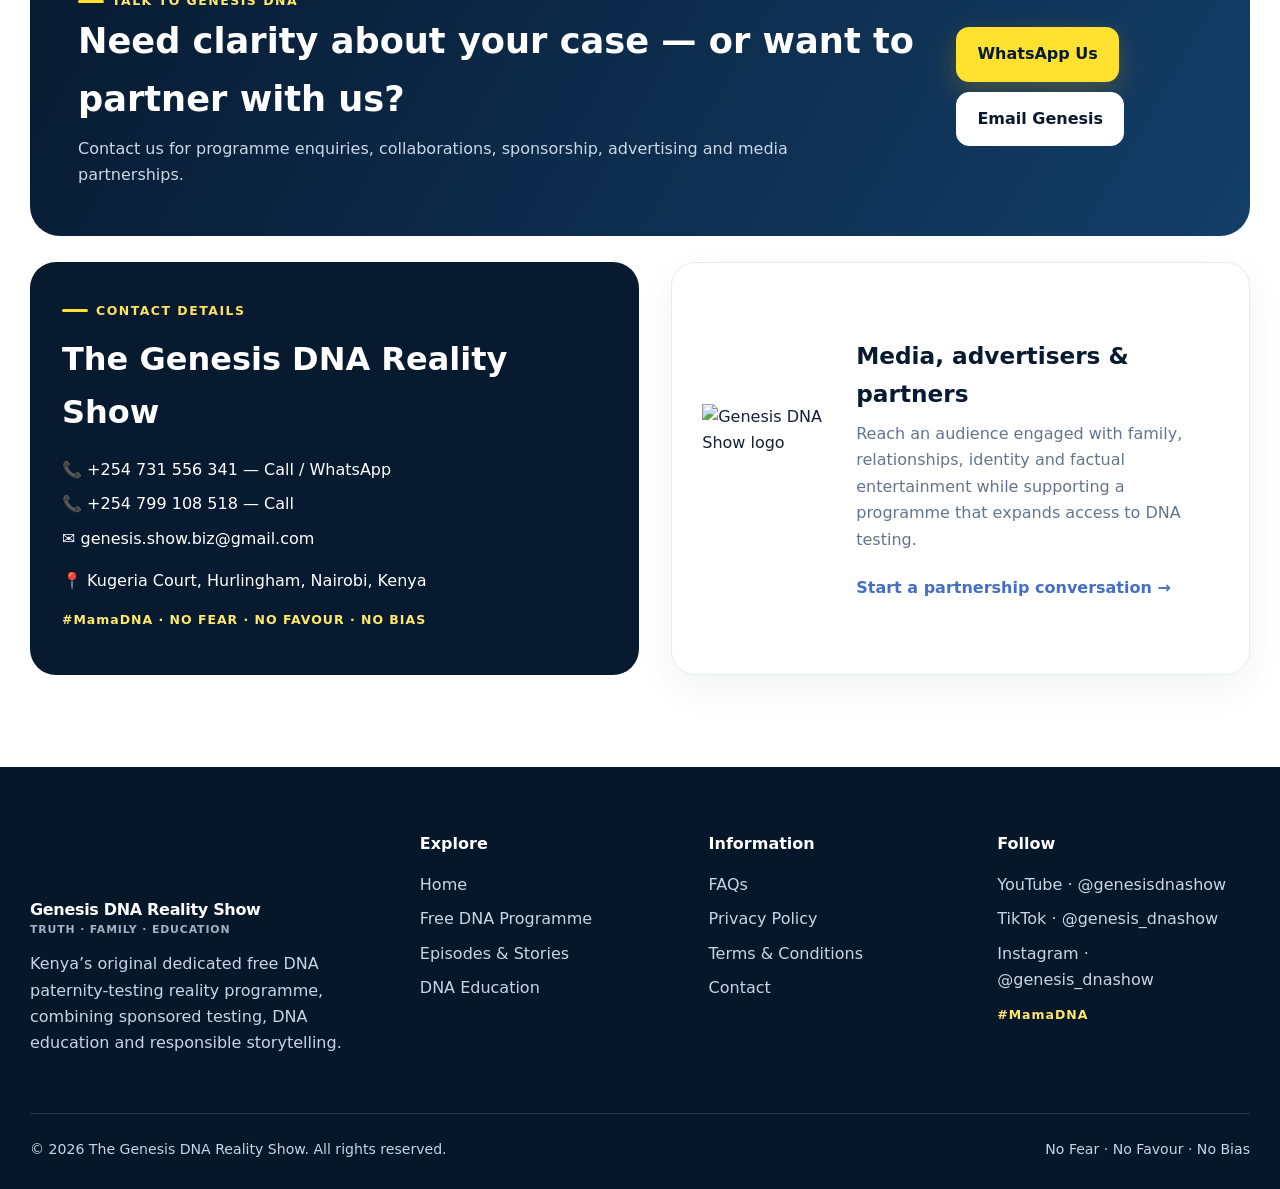
==== commit 3c8fe610: "Add files via upload Upgrade Genesis DNA website" ====
--- a/index.html
+++ b/index.html
@@ -1,181 +1,48 @@
-<!DOCTYPE html>
+<!doctype html>
 <html lang="en">
 <head>
-  <meta charset="UTF-8" />
-  <meta name="viewport" content="width=device-width, initial-scale=1.0" />
-  <title>The Genesis DNA Show | Affordable DNA Testing in Kenya</title>
-  <style>
-    body {
-      font-family: "Segoe UI", Arial, sans-serif;
-      margin: 0;
-      background: #f9fafb;
-      color: #1f2937;
-      line-height: 1.6;
-    }
+  <meta charset="utf-8">
+  <meta name="viewport" content="width=device-width,initial-scale=1">
+  <title>The Genesis DNA Reality Show | Kenya's Original Free DNA Paternity Reality Programme</title>
+  <meta name="description" content="The Genesis DNA Reality Show is Kenya's original dedicated free DNA paternity-testing reality programme, combining sponsored testing, DNA education and responsible family storytelling.">
+  <meta name="google-adsense-account" content="ca-pub-1340249793223507">
+  <script async src="https://pagead2.googlesyndication.com/pagead/js/adsbygoogle.js?client=ca-pub-1340249793223507" crossorigin="anonymous"></script>
+  <link rel="canonical" href="https://genesisshowbiz-dev.github.io/">
+  <meta property="og:title" content="The Genesis DNA Reality Show">
+  <meta property="og:description" content="No Fear. No Favour. No Bias. Kenya's original dedicated free DNA paternity-testing reality programme.">
+  <meta property="og:type" content="website">
+  <meta property="og:url" content="https://genesisshowbiz-dev.github.io/">
+  <meta property="og:image" content="https://genesisshowbiz-dev.github.io/assets/anne-host.webp">
+  <link rel="icon" href="favicon.png" type="image/png">
+  <link rel="stylesheet" href="styles.css">
+  <script type="application/ld+json">{"@context":"https://schema.org","@type":"Organization","name":"The Genesis DNA Reality Show","url":"https://genesisshowbiz-dev.github.io/","foundingDate":"2024","email":"genesis.show.biz@gmail.com","telephone":"+254731556341","sameAs":["https://www.youtube.com/@genesisdnashow","https://www.tiktok.com/@genesis_dnashow","https://www.instagram.com/genesis_dnashow/"],"address":{"@type":"PostalAddress","streetAddress":"Kugeria Court, Hurlingham","addressLocality":"Nairobi","addressCountry":"KE"}}</script>
+</head>
+<body>
+  <div class="topbar"><div class="container"><div>📍 Kugeria Court, Hurlingham, Nairobi, Kenya</div><div class="right"><a href="tel:+254731556341">+254 731 556 341</a> · <a href="mailto:genesis.show.biz@gmail.com">genesis.show.biz@gmail.com</a></div></div></div>
+  <header class="site-header"><div class="container nav"><a class="brand" href="index.html"><div class="brand-mark">DNA</div><span class="txt">Genesis DNA Reality Show<small>No Fear · No Favour · No Bias</small></span></a><nav class="nav-links"><a class="active" href="index.html">Home</a><a href="#about">About</a><a href="program.html">Free DNA Programme</a><a href="episodes.html">Episodes</a><a href="dna-education.html">DNA Education</a><a href="faq.html">FAQ</a><a href="#contact">Contact</a></nav><div class="nav-actions"><a class="btn btn-primary" href="program.html">Apply / Learn More</a><button class="menu-btn" aria-label="Open menu">☰</button></div></div></header>
 
-    /* Navigation */
-    nav {
-      background: #0d47a1;
-      display: flex;
-      justify-content: center;
-      flex-wrap: wrap;
-      gap: 1.5rem;
-      padding: 1rem;
-    }
-    nav a {
-      color: #fff;
-      text-decoration: none;
-      font-weight: 500;
-      transition: 0.2s;
-    }
-    nav a:hover {
-      color: #ffd700;
-    }
+  <main>
+    <section class="hero hero-photo"><div class="container hero-grid"><div class="hero-copy-block"><span class="eyebrow">Kenya · Established 2024</span><h1>Truth deserves a <span>voice.</span></h1><p class="hero-copy">The Genesis DNA Reality Show is Kenya’s <strong>original</strong> dedicated free DNA paternity-testing reality programme. We help families pursue paternity truth through sponsored testing, clear DNA education and responsible storytelling.</p><div class="hero-actions"><a class="btn btn-primary" href="program.html">Explore the Free DNA Programme →</a><a class="btn btn-light" href="episodes.html">Watch real stories</a></div><div class="hero-note"><span class="pill dark-pill">#MamaDNA</span><span><b>NO FEAR · NO FAVOUR · NO BIAS</b></span></div></div><div class="hero-person"><div class="photo-frame"><img src="assets/anne-host.webp" alt="Host of The Genesis DNA Reality Show, Mama DNA"></div><div class="floating-logo"><img src="assets/logo.png" alt="Genesis DNA Show logo"></div></div></div></section>
 
-    /* Banner */
-    .banner {
-      width: 100%;
-      max-width: 900px;
-      height: auto;
-      display: block;
-      margin: 0 auto;
-      border-radius: 0.5rem;
-      box-shadow: 0 2px 6px rgba(0,0,0,0.1);
-    }
+    <section class="proof-strip"><div class="container proof-grid"><div><strong>2024</strong><span>Programme launched</span></div><div><strong>40+</strong><span>Paternity doubts addressed</span></div><div><strong>19K+</strong><span>YouTube subscribers</span></div><div><strong>200+</strong><span>Videos on our channel</span></div></div></section>
 
-    /* Sections */
-    section {
-      max-width: 850px;
-      margin: 2rem auto;
-      padding: 0 1rem;
-    }
-    h2 {
-      border-bottom: 2px solid #e5e7eb;
-      padding-bottom: .5rem;
-      color: #1e3a8a;
-    }
+    <section class="section" id="about"><div class="container split visual-split"><div><span class="eyebrow">Who we are</span><h2 class="display-title">Paternity truth should not depend on how much a family can afford.</h2><p class="lead">Founded in 2024, Genesis DNA brings together DNA access, public education and factual entertainment. We create a space where difficult paternity questions can be approached with evidence, consent and dignity.</p><p><strong>The Genesis DNA Reality Show is Kenya’s original dedicated free DNA paternity-testing reality programme.</strong></p><div class="badge-row"><span class="badge">Sponsored paternity testing</span><span class="badge">Kinship pathways</span><span class="badge">DNA education</span><span class="badge">Consent-led production</span></div><a class="text-link" href="program.html">How the programme works →</a></div><div class="image-collage"><img class="collage-main" src="assets/family-father.webp" alt="African family portrait"><img class="collage-small" src="assets/father-baby.webp" alt="Father holding a baby"><div class="collage-quote">“Answers can change a family. Dignity should remain.”</div></div></div></section>
 
-    /* Cards */
-    .cards {
-      display: grid;
-      grid-template-columns: repeat(auto-fit, minmax(250px, 1fr));
-      gap: 1rem;
-      margin-top: 1rem;
-    }
-    .card {
-      background: #fff;
-      padding: 1rem;
-      border-radius: .75rem;
-      box-shadow: 0 3px 8px rgba(0,0,0,0.08);
-    }
-    .card h3 {
-      margin-top: 0;
-      color: #2563eb;
-    }
+    <section class="section alt"><div class="container"><div class="section-head center"><span class="eyebrow">Our work</span><h2>Science, access and storytelling — together.</h2><p>Genesis DNA does more than reveal a result. We help people understand the process, prepare for testing, and navigate the human questions that surround paternity.</p></div><div class="cards"><article class="card"><div class="icon">🧬</div><h3>Sponsored DNA Testing</h3><p>Qualifying cases can access sponsored paternity testing, subject to eligibility, identification, consent and programme capacity.</p></article><article class="card"><div class="icon">🎥</div><h3>Real Family Stories</h3><p>Consenting participants share their journey through factual entertainment that reflects the real emotions and consequences behind paternity doubt.</p></article><article class="card"><div class="icon">📚</div><h3>DNA Education</h3><p>We explain samples, identity verification, consent, results and kinship testing in language families can understand.</p></article></div></div></section>
 
-    /* Buttons */
-    .btn {
-      display: inline-block;
-      margin-top: 1rem;
-      padding: .6rem 1.2rem;
-      background: #2563eb;
-      color: #fff;
-      border-radius: .5rem;
-      transition: 0.2s;
-      text-decoration: none;
-    }
-    .btn:hover {
-      background: #1d4ed8;
-    }
+    <section class="section episodes-preview"><div class="container"><div class="section-head split-head"><div><span class="eyebrow">Stories from Genesis</span><h2>Real questions. Real families. Real results.</h2></div><a class="btn btn-dark" href="episodes.html">Explore all featured stories →</a></div><div class="episode-grid"><a class="episode-card" href="https://www.youtube.com/results?search_query=Genesis+DNA+Show+Sperm+Donor+S02E05" target="_blank" rel="noopener"><img src="assets/episode-1.webp" alt="Genesis DNA episode: She said I'm just a sperm donor"><div class="episode-body"><span>Season 2</span><h3>“She said I’m just a sperm donor”</h3><p>A paternity dispute that forces a family to confront what fatherhood means when doubt has lasted for years.</p></div></a><a class="episode-card" href="https://www.youtube.com/watch?v=9F8YS7DBY4I" target="_blank" rel="noopener"><img src="assets/episode-2.webp" alt="Genesis DNA episode: High School Pregnancy Paternity Drama"><div class="episode-body"><span>Season 1 · Episode 7</span><h3>High School Pregnancy, Paternity Drama</h3><p>A young family confronts unresolved questions and turns to DNA for clarity.</p></div></a><a class="episode-card" href="https://www.youtube.com/results?search_query=Genesis+DNA+Show+Married+man+S02E01" target="_blank" rel="noopener"><img src="assets/episode-3.webp" alt="Genesis DNA episode: Both are married, had an affair"><div class="episode-body"><span>Season 2</span><h3>Both are married — and paternity is in doubt</h3><p>An affair, a child and a difficult question about biological fatherhood.</p></div></a></div></div></section>
 
-    /* Footer */
-    footer {
-      background: #0d47a1;
-      text-align: center;
-      padding: 2rem 1rem;
-      color: #fff;
-      font-size: 0.9rem;
-    }
+    <section class="section youtube-section"><div class="container youtube-layout"><div><span class="eyebrow">Watch on YouTube</span><h2 class="display-title">The conversation continues beyond the DNA result.</h2><p class="lead">Our YouTube channel documents paternity journeys, family conversations and DNA education for audiences across Kenya and beyond.</p><div class="social-chips"><a href="https://www.youtube.com/@genesisdnashow" target="_blank" rel="noopener">▶ YouTube · @genesisdnashow</a><a href="https://www.tiktok.com/@genesis_dnashow" target="_blank" rel="noopener">TikTok · @genesis_dnashow</a><a href="https://www.instagram.com/genesis_dnashow/" target="_blank" rel="noopener">Instagram · @genesis_dnashow</a></div><a class="btn btn-primary" href="https://www.youtube.com/@genesisdnashow" target="_blank" rel="noopener">Visit our YouTube channel →</a></div><div class="channel-shot"><img src="assets/youtube-channel.webp" alt="The Genesis DNA Reality Show YouTube channel"><div class="channel-badge"><strong>19K+</strong><span>subscribers</span></div></div></div></section>
 
-    @media (max-width: 600px) {
-      .banner {
-        max-width: 100%;
-        border-radius: 0;
-        box-shadow: none;
-      }
-    }
-  </style>
-</head>
+    <section class="section alt"><div class="container host-grid"><div class="host-photo"><img src="assets/anne-host.webp" alt="Mama DNA, host of The Genesis DNA Reality Show"></div><div><span class="eyebrow">Meet Mama DNA</span><h2 class="display-title">A familiar face for difficult conversations.</h2><p class="lead">Mama DNA leads Genesis conversations with a direct, human approach — asking the questions families have carried, explaining the testing journey, and keeping the focus on truth, responsibility and the people affected by the result.</p><img class="anne-signature" src="assets/anne-wordmark.webp" alt="Anne Nyakarura wordmark"><p class="slogan-big">NO FEAR · NO FAVOUR · NO BIAS</p></div></div></section>
 
-<body>
-  <!-- Banner -->
-  <img src="banner.png" alt="The Genesis DNA Show Banner" class="banner" />
+    <section class="section"><div class="container split family-story"><div><span class="eyebrow">Why this work matters</span><h2 class="display-title">Every DNA question belongs to a real family.</h2><p class="lead">Paternity uncertainty can affect identity, parenting, financial responsibility and family relationships. Scientific clarity can be important — but children and vulnerable family members should never become collateral damage in an adult conflict.</p><a class="btn btn-outline" href="dna-education.html">Learn about DNA testing →</a></div><div class="story-image"><img src="assets/family-mother.webp" alt="Mother holding children"></div></div></section>
 
-  <!-- Navigation Bar -->
-  <nav>
-    <a href="#about">About</a>
-    <a href="#services">Services</a>
-    <a href="#watch">Watch</a>
-    <a href="#contact">Contact</a>
-  </nav>
+    <section class="section alt"><div class="container"><div class="section-head"><span class="eyebrow">How the programme works</span><h2>A clear path from enquiry to answers.</h2></div><div class="steps"><div class="step"><h3>Initial enquiry</h3><p>Contact the Genesis DNA team and explain the paternity or kinship concern.</p></div><div class="step"><h3>Eligibility & documents</h3><p>We review the case, participant availability, IDs and child documentation where available.</p></div><div class="step"><h3>Consent & sample collection</h3><p>Required participants attend, complete consent and follow sample-collection instructions.</p></div><div class="step"><h3>Testing & story</h3><p>Samples are processed and consenting participants may share the journey through Genesis platforms.</p></div></div><div style="margin-top:28px"><a class="btn btn-dark" href="program.html">Read full eligibility & programme details →</a></div></div></section>
 
-  <!-- About Section -->
-  <section id="about">
-    <h2>About Us</h2>
-    <p>
-      <strong>The Genesis DNA Show</strong> is Kenya’s trusted source for affordable and reliable DNA testing.
-      We believe that everyone deserves <em>clarity, closure, and peace of mind</em>. Our mission is to make DNA
-      testing accessible while maintaining the highest ethical standards and confidentiality.
-    </p>
-  </section>
+    <section class="section" id="contact"><div class="container"><div class="cta premium-cta"><div><span class="eyebrow">Talk to Genesis DNA</span><h2>Need clarity about your case — or want to partner with us?</h2><p>Contact us for programme enquiries, collaborations, sponsorship, advertising and media partnerships.</p></div><div class="cta-actions"><a class="btn btn-primary" href="https://wa.me/254731556341">WhatsApp Us</a><a class="btn btn-light" href="mailto:genesis.show.biz@gmail.com">Email Genesis</a></div></div><div class="contact-grid" style="margin-top:26px"><div class="contact-card"><span class="eyebrow" style="color:#ffe15d">Contact details</span><h3>The Genesis DNA Reality Show</h3><a href="tel:+254731556341">📞 +254 731 556 341 — Call / WhatsApp</a><a href="tel:+254799108518">📞 +254 799 108 518 — Call</a><a href="mailto:genesis.show.biz@gmail.com">✉️ genesis.show.biz@gmail.com</a><p>📍 Kugeria Court, Hurlingham, Nairobi, Kenya</p><p class="slogan">#MamaDNA · NO FEAR · NO FAVOUR · NO BIAS</p></div><div class="card partner-card"><img src="assets/logo.png" alt="Genesis DNA Show logo"><div><h3>Media, advertisers & partners</h3><p>Reach an audience engaged with family, relationships, identity and factual entertainment while supporting a programme that expands access to DNA testing.</p><a class="text-link" href="mailto:genesis.show.biz@gmail.com?subject=Genesis%20DNA%20Partnership%20Enquiry">Start a partnership conversation →</a></div></div></div></div></section>
+  </main>
 
-  <!-- Services Section -->
-  <section id="services">
-    <h2>Our Services</h2>
-    <div class="cards">
-      <div class="card">
-        <h3>Paternity Testing</h3>
-        <p>Get accurate and confidential results to help you make informed family decisions.</p>
-      </div>
-      <div class="card">
-        <h3>Legal DNA Testing</h3>
-        <p>We provide chain-of-custody testing suitable for court or legal matters in Kenya.</p>
-      </div>
-      <div class="card">
-        <h3>Peace of Mind Tests</h3>
-        <p>Discreet testing for personal knowledge — because your peace matters most.</p>
-      </div>
-    </div>
-  </section>
-
-  <!-- Watch Section -->
-  <section id="watch">
-    <h2>Watch Our Show</h2>
-    <p>
-      Catch our latest episodes on YouTube where we discuss real DNA stories and educate families
-      about truth, trust, and reconciliation.
-    </p>
-    <a class="btn" href="https://www.youtube.com/channel/UCIlL3TB9CE14IMUlrHYDPNw" target="_blank">
-      Visit YouTube Channel
-    </a>
-  </section>
-
-  <!-- Contact Section -->
-  <section id="contact">
-    <h2>Contact Us</h2>
-    <p>
-      📧 Email: <a href="mailto:genesis.show.biz@gmail.com">genesis.show.biz@gmail.com</a><br>
-      🎥 YouTube: <a href="https://www.youtube.com/channel/UCIlL3TB9CE14IMUlrHYDPNw" target="_blank">The Genesis DNA Show</a>
-    </p>
-  </section>
-
-  <!-- Footer -->
-  <footer>
-    © <span id="year"></span> The Genesis DNA Show · All Rights Reserved
-  </footer>
-
-  <script>
-    document.getElementById("year").textContent = new Date().getFullYear();
-  </script>
-</body>
-</html>
+  <footer class="footer"><div class="container"><div class="footer-grid"><div><a class="brand" href="index.html" style="color:#fff"><div class="brand-mark">DNA</div><span class="txt">Genesis DNA Reality Show<small style="color:#9fb2c8">Truth · Family · Education</small></span></a><p style="max-width:420px">Kenya’s original dedicated free DNA paternity-testing reality programme, combining sponsored testing, DNA education and responsible storytelling.</p></div><div><h4>Explore</h4><a href="index.html">Home</a><a href="program.html">Free DNA Programme</a><a href="episodes.html">Episodes & Stories</a><a href="dna-education.html">DNA Education</a></div><div><h4>Information</h4><a href="faq.html">FAQs</a><a href="privacy.html">Privacy Policy</a><a href="terms.html">Terms & Conditions</a><a href="#contact">Contact</a></div><div><h4>Follow</h4><a href="https://www.youtube.com/@genesisdnashow" target="_blank" rel="noopener">YouTube · @genesisdnashow</a><a href="https://www.tiktok.com/@genesis_dnashow" target="_blank" rel="noopener">TikTok · @genesis_dnashow</a><a href="https://www.instagram.com/genesis_dnashow/" target="_blank" rel="noopener">Instagram · @genesis_dnashow</a><span class="slogan">#MamaDNA</span></div></div><div class="footer-bottom"><span>© <span data-year></span> The Genesis DNA Reality Show. All rights reserved.</span><span>No Fear · No Favour · No Bias</span></div></div></footer>
+  <a class="whatsapp" href="https://wa.me/254731556341" aria-label="Chat on WhatsApp">WA</a><script src="script.js"></script>
+</body></html>
--- a/styles.css
+++ b/styles.css
@@ -0,0 +1,121 @@
+:root{
+  --navy:#0b1f3a;
+  --navy-2:#12355b;
+  --blue:#0d5aa7;
+  --gold:#f4b400;
+  --gold-2:#ffd45a;
+  --ink:#172033;
+  --muted:#64748b;
+  --paper:#ffffff;
+  --mist:#f6f8fb;
+  --line:#e6ebf2;
+  --success:#0a7b58;
+  --shadow:0 20px 60px rgba(11,31,58,.12);
+  --radius:24px;
+  --max:1180px;
+}
+*{box-sizing:border-box}
+html{scroll-behavior:smooth}
+body{margin:0;font-family:Inter,ui-sans-serif,system-ui,-apple-system,BlinkMacSystemFont,"Segoe UI",sans-serif;color:var(--ink);background:var(--paper);line-height:1.65}
+a{color:inherit;text-decoration:none}
+img{max-width:100%;display:block}
+button,input,textarea{font:inherit}
+.container{width:min(calc(100% - 40px),var(--max));margin:auto}
+.eyebrow{display:inline-flex;gap:8px;align-items:center;font-size:.78rem;letter-spacing:.12em;text-transform:uppercase;font-weight:800;color:var(--blue)}
+.eyebrow::before{content:"";width:26px;height:3px;border-radius:99px;background:var(--gold)}
+.section{padding:92px 0}
+.section.alt{background:var(--mist)}
+.section-head{max-width:760px;margin-bottom:42px}
+.section-head h2{font-size:clamp(2rem,4vw,3.3rem);line-height:1.08;margin:10px 0 14px;letter-spacing:-.035em;color:var(--navy)}
+.section-head p{font-size:1.08rem;color:var(--muted);margin:0}
+.topbar{background:var(--navy);color:#fff;font-size:.9rem}
+.topbar .container{display:flex;justify-content:space-between;gap:16px;padding:9px 0;align-items:center}
+.topbar a{opacity:.92}.topbar a:hover{opacity:1;color:var(--gold-2)}
+.site-header{position:sticky;top:0;z-index:1000;background:rgba(255,255,255,.94);backdrop-filter:blur(16px);border-bottom:1px solid rgba(230,235,242,.9)}
+.nav{height:78px;display:flex;align-items:center;justify-content:space-between;gap:22px}
+.brand{display:flex;align-items:center;gap:12px;font-weight:900;color:var(--navy);letter-spacing:-.02em}
+.brand-mark{width:46px;height:46px;border-radius:15px;background:linear-gradient(135deg,var(--gold),#ffda67);display:grid;place-items:center;box-shadow:0 8px 24px rgba(244,180,0,.28);font-size:1.2rem;color:var(--navy)}
+.brand small{display:block;color:var(--muted);font-size:.68rem;letter-spacing:.08em;text-transform:uppercase;font-weight:800}
+.nav-links{display:flex;align-items:center;gap:26px;font-size:.95rem;font-weight:700;color:#31415b}
+.nav-links a:hover,.nav-links a.active{color:var(--blue)}
+.nav-actions{display:flex;align-items:center;gap:10px}
+.btn{display:inline-flex;align-items:center;justify-content:center;gap:9px;padding:13px 20px;border-radius:13px;border:1px solid transparent;font-weight:800;transition:.2s ease;cursor:pointer}
+.btn-primary{background:var(--gold);color:var(--navy);box-shadow:0 10px 28px rgba(244,180,0,.24)}
+.btn-primary:hover{transform:translateY(-2px);box-shadow:0 14px 34px rgba(244,180,0,.3)}
+.btn-dark{background:var(--navy);color:#fff}.btn-dark:hover{background:var(--navy-2);transform:translateY(-2px)}
+.btn-outline{border-color:#cbd5e1;background:#fff;color:var(--navy)}
+.menu-btn{display:none;border:0;background:transparent;font-size:1.5rem;color:var(--navy)}
+.hero{position:relative;overflow:hidden;background:linear-gradient(120deg,#071a31 0%,#0d3156 58%,#0b4a80 100%);color:#fff;padding:94px 0 80px}
+.hero::before{content:"";position:absolute;right:-12%;top:-38%;width:580px;height:580px;border-radius:50%;border:120px solid rgba(244,180,0,.08)}
+.hero::after{content:"";position:absolute;left:46%;bottom:-220px;width:520px;height:520px;border-radius:50%;background:radial-gradient(circle,rgba(255,212,90,.14),transparent 62%)}
+.hero-grid{position:relative;z-index:2;display:grid;grid-template-columns:1.08fr .92fr;gap:58px;align-items:center}
+.hero .eyebrow{color:var(--gold-2)}
+.hero h1{font-size:clamp(3rem,6vw,5.6rem);line-height:.96;letter-spacing:-.055em;margin:14px 0 22px;max-width:820px}
+.hero h1 span{color:var(--gold)}
+.hero-copy{font-size:1.13rem;color:#dce7f5;max-width:680px;margin-bottom:30px}
+.hero-actions{display:flex;gap:12px;flex-wrap:wrap}
+.hero-note{display:flex;align-items:center;gap:12px;margin-top:26px;color:#c8d7ea;font-size:.92rem}
+.hero-note b{color:#fff}
+.hero-visual{position:relative;min-height:510px}
+.hero-card{position:absolute;background:rgba(255,255,255,.96);color:var(--ink);border-radius:26px;box-shadow:0 30px 80px rgba(0,0,0,.25);border:1px solid rgba(255,255,255,.5)}
+.hero-card.main{inset:24px 18px 50px 42px;padding:34px;background:linear-gradient(145deg,#fff 0%,#f9fbff 100%)}
+.hero-card.small{right:0;bottom:0;width:235px;padding:18px 20px}
+.hero-card .kicker{font-size:.76rem;text-transform:uppercase;letter-spacing:.13em;font-weight:900;color:var(--blue)}
+.hero-card h3{font-size:2rem;line-height:1.1;color:var(--navy);margin:10px 0 12px}
+.dna-art{height:210px;border-radius:20px;background:linear-gradient(135deg,#eef5ff,#fff9e5);display:grid;place-items:center;margin:18px 0 22px;overflow:hidden;position:relative}
+.dna-art::before,.dna-art::after{content:"";position:absolute;width:120%;height:18px;border-radius:999px;background:linear-gradient(90deg,transparent,var(--gold),var(--blue),transparent);transform:rotate(24deg)}
+.dna-art::after{transform:rotate(-24deg)}
+.dna-symbol{font-size:5.8rem;color:var(--navy);font-weight:900;z-index:2;letter-spacing:-.2em;transform:translateX(-.1em)}
+.pill{display:inline-flex;align-items:center;gap:8px;padding:7px 11px;border-radius:999px;background:#ecfdf5;color:#086b4d;font-size:.78rem;font-weight:800}
+.stats{display:grid;grid-template-columns:repeat(4,1fr);gap:1px;background:var(--line);border:1px solid var(--line);border-radius:20px;overflow:hidden;box-shadow:var(--shadow);margin-top:-1px}
+.stat{background:#fff;padding:30px;text-align:center}
+.stat strong{display:block;font-size:2.25rem;line-height:1;color:var(--navy);margin-bottom:8px}
+.stat span{color:var(--muted);font-size:.9rem}
+.cards{display:grid;grid-template-columns:repeat(3,1fr);gap:22px}
+.card{border:1px solid var(--line);border-radius:var(--radius);padding:28px;background:#fff;box-shadow:0 14px 40px rgba(15,23,42,.05);transition:.2s ease}
+.card:hover{transform:translateY(-5px);box-shadow:var(--shadow)}
+.icon{width:50px;height:50px;border-radius:15px;background:#fff6d8;color:var(--navy);display:grid;place-items:center;font-size:1.35rem;margin-bottom:20px}
+.card h3{color:var(--navy);font-size:1.28rem;margin:0 0 8px}.card p{color:var(--muted);margin:0}
+.split{display:grid;grid-template-columns:1fr 1fr;gap:60px;align-items:center}
+.panel{border-radius:30px;padding:38px;background:var(--navy);color:#fff;box-shadow:var(--shadow);position:relative;overflow:hidden}
+.panel::after{content:"";position:absolute;right:-80px;bottom:-100px;width:260px;height:260px;border-radius:50%;border:55px solid rgba(244,180,0,.15)}
+.panel h3{font-size:2rem;margin:0 0 16px;line-height:1.12}.panel p{color:#d3dfed}.panel .highlight{color:var(--gold-2);font-weight:800}
+.checklist{display:grid;gap:13px;margin:22px 0 0;padding:0;list-style:none}.checklist li{display:flex;gap:12px;align-items:flex-start}.check{flex:0 0 26px;width:26px;height:26px;border-radius:50%;background:#fff1bd;color:#7a5700;display:grid;place-items:center;font-weight:900}
+.steps{display:grid;grid-template-columns:repeat(4,1fr);gap:18px;counter-reset:step}
+.step{position:relative;border:1px solid var(--line);border-radius:22px;padding:26px;background:#fff}
+.step::before{counter-increment:step;content:"0" counter(step);display:block;color:var(--gold);font-weight:900;font-size:1.55rem;margin-bottom:18px}.step h3{margin:0 0 8px;color:var(--navy)}.step p{margin:0;color:var(--muted);font-size:.95rem}
+.quote{padding:58px;border-radius:32px;background:linear-gradient(125deg,#0b1f3a,#153d67);color:#fff;text-align:center;position:relative;overflow:hidden}.quote::before{content:"“";position:absolute;left:30px;top:-38px;font-size:12rem;color:rgba(244,180,0,.14);font-family:Georgia,serif}.quote h2{font-size:clamp(2rem,4vw,3.4rem);line-height:1.05;margin:0 auto 16px;max-width:900px}.quote p{color:#d7e2ef;max-width:760px;margin:auto}.quote strong{color:var(--gold-2)}
+.cta{background:linear-gradient(115deg,#fff7d7,#f7fbff);border:1px solid #f0e4b7;border-radius:30px;padding:48px;display:flex;justify-content:space-between;gap:30px;align-items:center}.cta h2{margin:0 0 8px;color:var(--navy);font-size:2.2rem}.cta p{margin:0;color:var(--muted);max-width:720px}
+.faq{display:grid;gap:12px}.faq details{border:1px solid var(--line);border-radius:18px;background:#fff;padding:0 22px}.faq summary{cursor:pointer;font-weight:800;color:var(--navy);padding:20px 0}.faq details p{color:var(--muted);margin:0 0 22px}
+.page-hero{background:linear-gradient(120deg,#081c34,#104a7d);color:#fff;padding:74px 0}.page-hero h1{font-size:clamp(2.7rem,5vw,4.6rem);line-height:1;letter-spacing:-.045em;margin:12px 0 14px}.page-hero p{font-size:1.08rem;color:#d8e5f2;max-width:760px;margin:0}
+.prose{max-width:850px}.prose h2,.prose h3{color:var(--navy);line-height:1.2}.prose h2{font-size:2rem;margin-top:48px}.prose p,.prose li{color:#46566e}.prose ul,.prose ol{padding-left:22px}.notice{background:#fff8df;border-left:4px solid var(--gold);padding:18px 20px;border-radius:12px;color:#5d4a0b;margin:22px 0}
+.contact-grid{display:grid;grid-template-columns:1fr .95fr;gap:32px}.contact-card{border-radius:26px;padding:32px;background:var(--navy);color:#fff}.contact-card a{display:block;margin:8px 0;color:#fff}.contact-card a:hover{color:var(--gold-2)}
+.footer{background:#07172a;color:#c7d5e7;padding:64px 0 28px}.footer-grid{display:grid;grid-template-columns:1.4fr repeat(3,1fr);gap:36px}.footer h4{color:#fff;margin:0 0 14px}.footer a{display:block;margin:8px 0;color:#c7d5e7}.footer a:hover{color:var(--gold-2)}.footer-bottom{border-top:1px solid rgba(255,255,255,.12);margin-top:40px;padding-top:24px;display:flex;justify-content:space-between;gap:20px;font-size:.88rem}.slogan{color:var(--gold-2);font-weight:900;letter-spacing:.08em;font-size:.78rem}
+.whatsapp{position:fixed;right:22px;bottom:22px;z-index:900;width:56px;height:56px;border-radius:50%;display:grid;place-items:center;background:#25d366;color:#fff;font-weight:900;box-shadow:0 12px 34px rgba(0,0,0,.22)}
+.badge-row{display:flex;gap:10px;flex-wrap:wrap;margin-top:20px}.badge{padding:7px 10px;border:1px solid var(--line);background:#fff;border-radius:999px;font-size:.8rem;color:#52627a;font-weight:700}
+@media(max-width:980px){.nav-links{position:absolute;left:20px;right:20px;top:88px;display:none;flex-direction:column;align-items:flex-start;padding:22px;border-radius:18px;background:#fff;box-shadow:var(--shadow);border:1px solid var(--line)}.nav-links.open{display:flex}.nav-actions .btn{display:none}.menu-btn{display:block}.hero-grid,.split,.contact-grid{grid-template-columns:1fr}.hero-visual{min-height:440px}.cards{grid-template-columns:1fr 1fr}.steps{grid-template-columns:1fr 1fr}.stats{grid-template-columns:1fr 1fr}.footer-grid{grid-template-columns:1fr 1fr}.cta{flex-direction:column;align-items:flex-start}}
+@media(max-width:640px){.container{width:min(calc(100% - 28px),var(--max))}.topbar .container{justify-content:center;text-align:center}.topbar .right{display:none}.section{padding:68px 0}.hero{padding:72px 0 56px}.hero h1{font-size:3.25rem}.hero-visual{min-height:390px}.hero-card.main{inset:14px 0 54px 0;padding:24px}.hero-card.small{width:205px}.cards,.steps,.stats,.footer-grid{grid-template-columns:1fr}.split{gap:34px}.quote,.cta{padding:34px 24px}.footer-bottom{flex-direction:column}.brand span.txt{font-size:.92rem}}
+
+/* --- Genesis DNA visual upgrade --- */
+:root{--brand-yellow:#ffe32f;--brand-blue:#456fc5;--brand-red:#cf2a13;--navy:#081a30;--navy-2:#102f52;--gold:#ffe12f;--gold-2:#ffe96a;--blue:#456fc5;--max:1220px}
+.brand-mark{width:58px;height:58px;border-radius:50%;background:url('assets/logo.png') center/contain no-repeat!important;box-shadow:none!important;font-size:0!important;flex:0 0 58px}
+.brand .txt{line-height:1.05}.nav{height:86px}.nav-links{gap:20px;font-size:.9rem}
+.btn-light{background:#fff;color:var(--navy);border-color:#fff}.btn-light:hover{transform:translateY(-2px)}
+.display-title{font-size:clamp(2.2rem,4.4vw,4rem);line-height:1.04;letter-spacing:-.045em;color:var(--navy);margin:12px 0 18px}.lead{font-size:1.12rem;color:var(--muted)}
+.hero.hero-photo{padding:78px 0 64px;background:linear-gradient(115deg,#07172b 0%,#0c2d4e 60%,#163d62 100%)}
+.hero-photo::before{border-color:rgba(255,225,47,.07)}.hero-photo .hero-grid{grid-template-columns:1.02fr .98fr;gap:48px}.hero-copy-block{padding:30px 0}.hero-photo h1{font-size:clamp(3.7rem,7.2vw,6.7rem);max-width:700px}.hero-photo .hero-copy{font-size:1.18rem;max-width:670px}.hero-person{position:relative;min-height:570px}.photo-frame{position:absolute;inset:0 34px 0 0;border-radius:36px;overflow:hidden;box-shadow:0 34px 90px rgba(0,0,0,.34);border:1px solid rgba(255,255,255,.15)}.photo-frame img{width:100%;height:100%;object-fit:cover;object-position:center}.floating-logo{position:absolute;width:150px;height:150px;right:-12px;bottom:24px;background:#fff;border-radius:50%;padding:7px;box-shadow:0 24px 60px rgba(0,0,0,.3)}.floating-logo img{width:100%;height:100%;object-fit:contain}.dark-pill{background:rgba(255,255,255,.12);color:#fff;border:1px solid rgba(255,255,255,.18)}
+.proof-strip{background:var(--brand-yellow);border-bottom:1px solid rgba(8,26,48,.08)}.proof-grid{display:grid;grid-template-columns:repeat(4,1fr)}.proof-grid>div{padding:27px 22px;text-align:center;border-right:1px solid rgba(8,26,48,.14)}.proof-grid>div:last-child{border-right:0}.proof-grid strong{display:block;font-size:2rem;color:var(--navy);line-height:1}.proof-grid span{display:block;margin-top:7px;color:#29415e;font-size:.9rem;font-weight:700}
+.visual-split{align-items:center}.image-collage{position:relative;min-height:580px}.collage-main{position:absolute;left:0;top:0;width:78%;height:78%;object-fit:cover;border-radius:32px;box-shadow:var(--shadow)}.collage-small{position:absolute;right:0;bottom:0;width:52%;height:44%;object-fit:cover;border-radius:26px;border:8px solid #fff;box-shadow:var(--shadow)}.collage-quote{position:absolute;left:28px;bottom:36px;width:46%;padding:18px 20px;border-radius:18px;background:var(--brand-yellow);color:var(--navy);font-weight:900;line-height:1.25;box-shadow:0 18px 45px rgba(0,0,0,.14)}
+.text-link{display:inline-block;margin-top:22px;color:var(--blue);font-weight:900}.text-link:hover{text-decoration:underline}.section-head.center{text-align:center;margin-left:auto;margin-right:auto}.section-head.center .eyebrow{justify-content:center}.split-head{max-width:none;display:flex;align-items:end;justify-content:space-between;gap:24px}.split-head>div{max-width:760px}
+.episode-grid{display:grid;grid-template-columns:repeat(3,1fr);gap:22px}.episode-card{background:#fff;border:1px solid var(--line);border-radius:22px;overflow:hidden;box-shadow:0 12px 34px rgba(8,26,48,.08);transition:.22s ease}.episode-card:hover{transform:translateY(-5px);box-shadow:0 24px 55px rgba(8,26,48,.14)}.episode-card img{width:100%;aspect-ratio:16/9;object-fit:cover}.episode-body{padding:20px}.episode-body span{display:block;color:var(--blue);font-weight:900;font-size:.76rem;text-transform:uppercase;letter-spacing:.08em}.episode-body h3{font-size:1.25rem;line-height:1.25;margin:7px 0 8px;color:var(--navy)}.episode-body p{margin:0;color:var(--muted);font-size:.94rem}.gallery-six{grid-template-columns:repeat(3,1fr)}
+.youtube-section{background:#081a30;color:#fff}.youtube-section .display-title{color:#fff}.youtube-section .lead{color:#c8d5e4}.youtube-layout{display:grid;grid-template-columns:.82fr 1.18fr;gap:46px;align-items:center}.channel-shot{position:relative}.channel-shot>img{border-radius:26px;box-shadow:0 30px 75px rgba(0,0,0,.25);border:1px solid rgba(255,255,255,.12)}.channel-badge{position:absolute;left:-24px;bottom:28px;background:var(--brand-yellow);color:var(--navy);border-radius:17px;padding:16px 22px;box-shadow:0 18px 44px rgba(0,0,0,.2)}.channel-badge strong{display:block;font-size:1.65rem;line-height:1}.channel-badge span{font-size:.8rem;font-weight:800}.social-chips{display:flex;gap:9px;flex-wrap:wrap;margin:24px 0}.social-chips a{padding:9px 12px;border-radius:999px;background:rgba(255,255,255,.1);border:1px solid rgba(255,255,255,.17);font-weight:800;font-size:.83rem}.section:not(.youtube-section) .social-chips a{background:#fff;border-color:var(--line);color:var(--navy)}
+.host-grid{display:grid;grid-template-columns:.86fr 1.14fr;gap:60px;align-items:center}.host-photo{border-radius:34px;overflow:hidden;box-shadow:var(--shadow);background:#e7cf16}.host-photo img{width:100%;aspect-ratio:4/3;object-fit:cover}.anne-signature{width:min(460px,80%);margin:24px 0 6px;border-radius:14px}.slogan-big{font-size:.9rem;font-weight:950;letter-spacing:.12em;color:var(--navy)}
+.family-story{align-items:center}.story-image img{width:100%;border-radius:32px;box-shadow:var(--shadow)}
+.premium-cta{background:linear-gradient(120deg,#071a30,#133e68);color:#fff;border:0}.premium-cta h2{color:#fff}.premium-cta p{color:#cbd8e7}.premium-cta .eyebrow{color:var(--gold-2)}.cta-actions{display:flex;gap:10px;flex-wrap:wrap}.contact-card h3{font-size:2rem;margin:12px 0 18px}.partner-card{display:grid;grid-template-columns:130px 1fr;gap:24px;align-items:center;padding:30px}.partner-card img{width:130px;height:130px;object-fit:contain}.partner-card h3{font-size:1.45rem}
+.episodes-hero{position:relative;overflow:hidden}.episodes-hero::after{content:"";position:absolute;right:5%;top:50%;transform:translateY(-50%);width:290px;height:290px;background:url('assets/logo.png') center/contain no-repeat;opacity:.14}.video-grid{display:grid;grid-template-columns:1fr 1fr;gap:24px}.video-shell{background:#fff;border:1px solid var(--line);border-radius:24px;overflow:hidden;box-shadow:var(--shadow)}.video-shell iframe{display:block;width:100%;aspect-ratio:16/9;border:0;background:#000}.video-caption{padding:18px 20px}.video-caption h3{margin:0 0 4px;color:var(--navy)}.video-caption p{margin:0;color:var(--muted)}.center-actions{text-align:center;margin-top:34px}
+.page-hero{position:relative;overflow:hidden}.page-hero::after{content:"";position:absolute;right:4%;top:50%;transform:translateY(-50%);width:220px;height:220px;background:url('assets/logo.png') center/contain no-repeat;opacity:.10}
+.footer .brand-mark{background-image:url('assets/logo.png')!important}.footer .slogan{display:block;margin-top:12px}
+@media(max-width:1120px){.nav-links{gap:14px;font-size:.84rem}.brand .txt{display:none}.hero-person{min-height:500px}}
+@media(max-width:980px){.brand .txt{display:block}.hero-photo .hero-grid,.youtube-layout,.host-grid{grid-template-columns:1fr}.hero-person{min-height:540px}.proof-grid{grid-template-columns:1fr 1fr}.image-collage{min-height:520px}.episode-grid,.gallery-six{grid-template-columns:1fr 1fr}.split-head{align-items:flex-start;flex-direction:column}.partner-card{grid-template-columns:100px 1fr}.video-grid{grid-template-columns:1fr}}
+@media(max-width:640px){.brand-mark{width:48px;height:48px;flex-basis:48px}.nav{height:74px}.brand .txt{font-size:.78rem}.brand small{font-size:.56rem}.hero.hero-photo{padding:48px 0}.hero-photo h1{font-size:3.5rem}.hero-person{min-height:420px}.photo-frame{right:0;border-radius:26px}.floating-logo{width:112px;height:112px;right:-4px}.proof-grid{grid-template-columns:1fr 1fr}.proof-grid>div{padding:20px 10px}.proof-grid strong{font-size:1.55rem}.proof-grid span{font-size:.76rem}.image-collage{min-height:430px}.collage-quote{left:14px;bottom:28px;width:58%;font-size:.86rem}.episode-grid,.gallery-six{grid-template-columns:1fr}.youtube-layout{gap:30px}.channel-badge{left:12px;bottom:12px}.host-grid{gap:32px}.premium-cta{padding:34px 24px}.partner-card{grid-template-columns:1fr}.partner-card img{width:96px;height:96px}.episodes-hero::after,.page-hero::after{width:150px;height:150px;right:-35px}.display-title{font-size:2.55rem}}
+.aside-image{border-radius:26px;overflow:hidden;margin-bottom:22px;box-shadow:var(--shadow)}.aside-image img{width:100%;aspect-ratio:4/3;object-fit:cover}.education-feature{display:grid;grid-template-columns:.78fr 1.22fr;gap:38px;align-items:center;margin-bottom:60px;padding:24px;border-radius:30px;background:linear-gradient(120deg,#fff9da,#f4f8ff);border:1px solid #eee3ab}.education-feature img{width:100%;aspect-ratio:1/1;object-fit:cover;border-radius:22px}.education-feature h2{font-size:clamp(1.8rem,3.2vw,2.8rem);line-height:1.08;color:var(--navy);margin:10px 0 12px}.education-feature p{color:var(--muted);font-size:1.05rem}@media(max-width:760px){.education-feature{grid-template-columns:1fr;padding:18px;gap:22px}}
